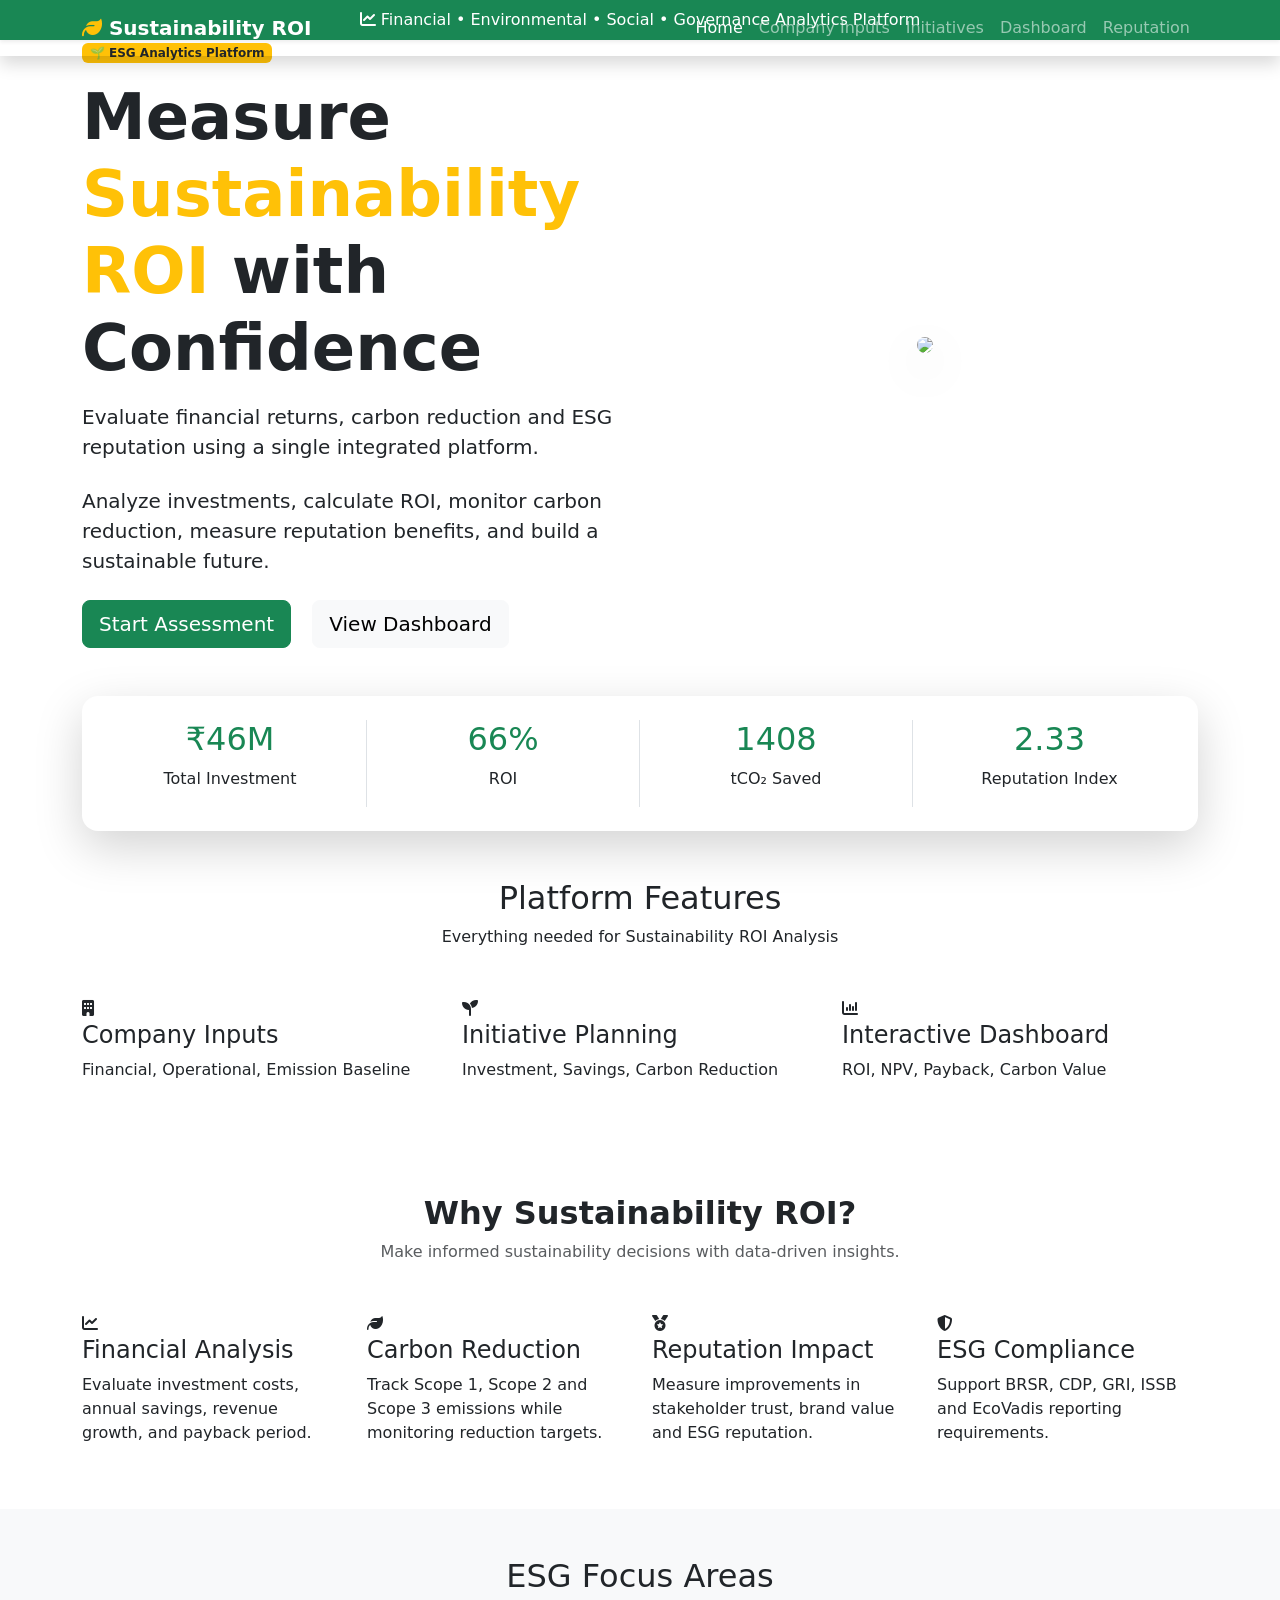
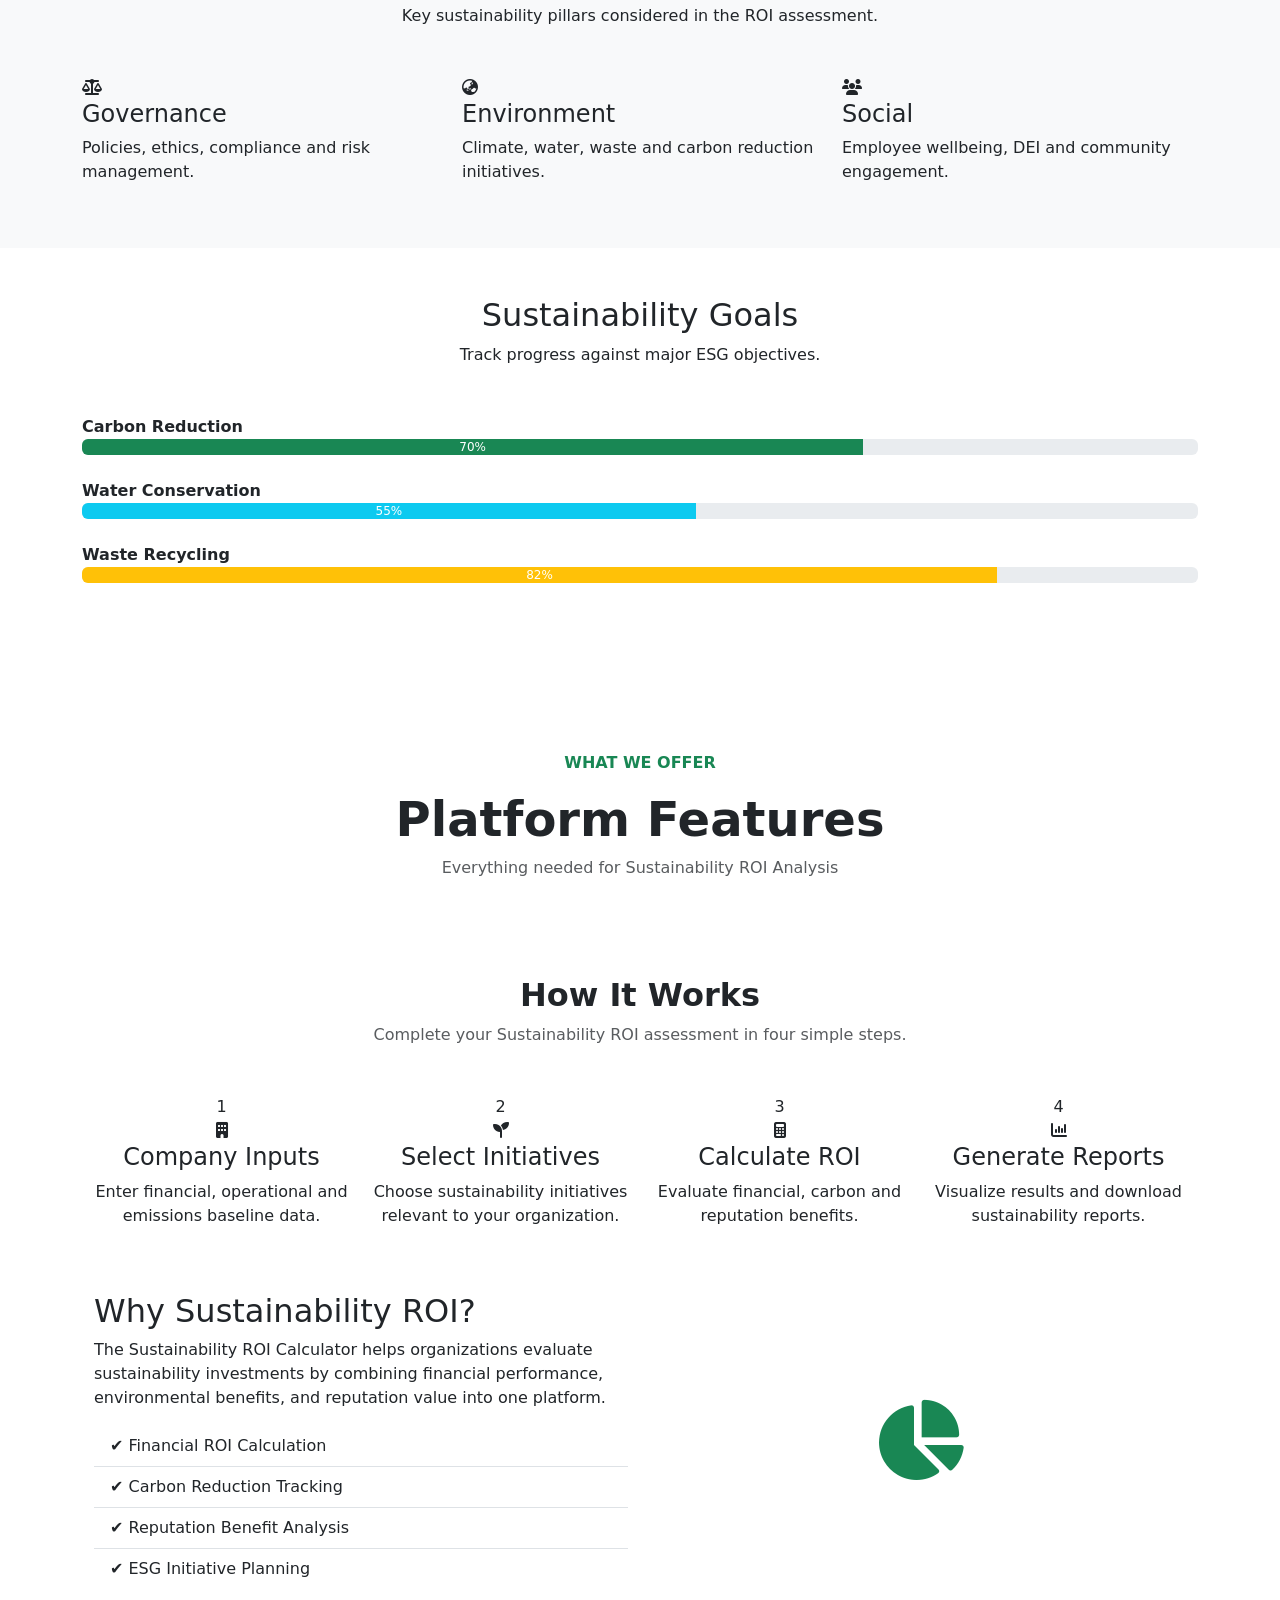
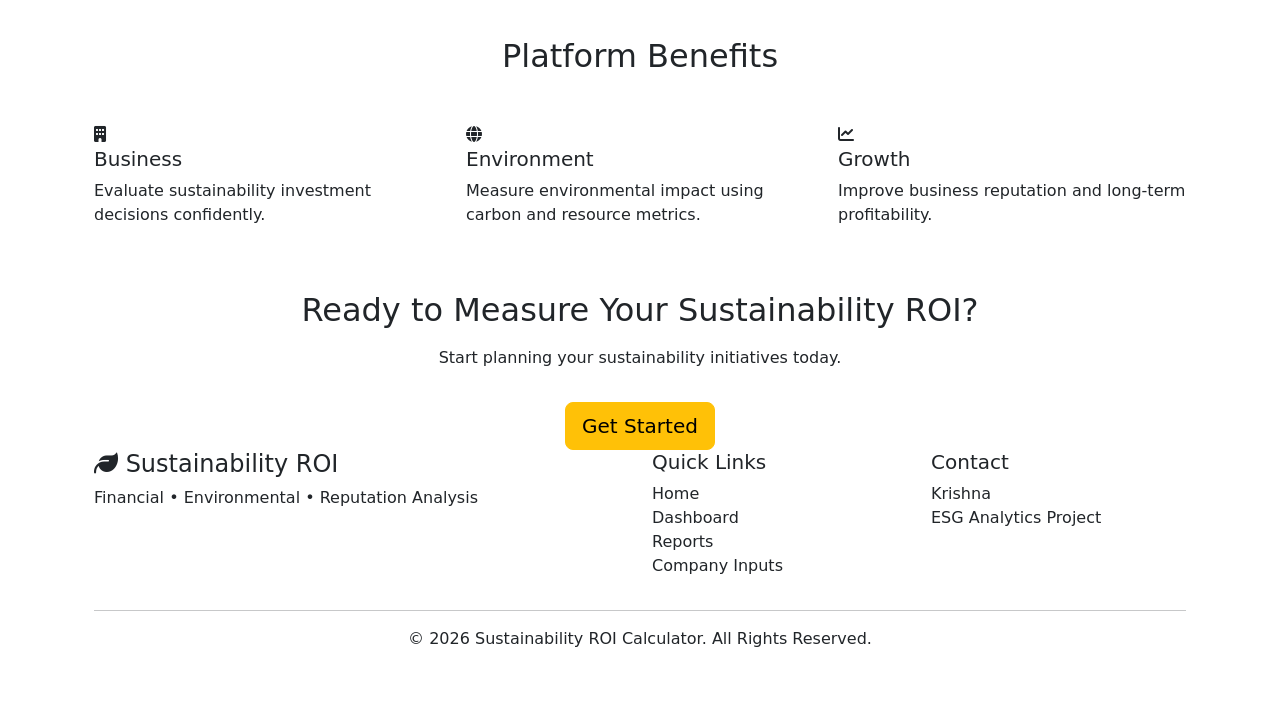
==== index.html @ 4db9c5e8 "Enhance index.html with new top banner and hero text Added a top banner for ESG Analytics Platform a" ====
<!DOCTYPE html>
<html lang="en">

<head>

    <meta charset="UTF-8">

    <meta name="viewport"
          content="width=device-width, initial-scale=1.0">

    <title>Sustainability ROI Calculator</title>

    <!-- Bootstrap -->

    <link href="https://cdn.jsdelivr.net/npm/bootstrap@5.3.3/dist/css/bootstrap.min.css"
          rel="stylesheet">

    <!-- Font Awesome -->

    <link rel="stylesheet"
          href="https://cdnjs.cloudflare.com/ajax/libs/font-awesome/6.5.2/css/all.min.css">

    <link rel="stylesheet"
          href="style.css">

</head>

<body>

<!-- ================= NAVBAR ================= -->

<nav class="navbar navbar-expand-lg navbar-dark shadow fixed-top">

<div class="container">

<a class="navbar-brand fw-bold" href="#">

<i class="fa-solid fa-leaf text-warning"></i>

Sustainability ROI

</a>

<button class="navbar-toggler"
type="button"
data-bs-toggle="collapse"
data-bs-target="#menu">

<span class="navbar-toggler-icon"></span>

</button>

<div class="collapse navbar-collapse"
id="menu">

<ul class="navbar-nav ms-auto">

<li class="nav-item">
<a class="nav-link active" href="index.html">Home</a>
</li>

<li class="nav-item">
<a class="nav-link" href="company-inputs.html">Company Inputs</a>
</li>

<li class="nav-item">
<a class="nav-link" href="initiative-planning.html">Initiatives</a>
</li>

<li class="nav-item">
<a class="nav-link" href="dashboard.html">Dashboard</a>
</li>

<li class="nav-item">
<a class="nav-link" href="reputation.html">Reputation</a>
</li>

</ul>
</div>

</div>

</nav>

<!-- Top Banner -->

<div class="bg-success text-white py-2 shadow-sm">

<div class="container text-center">

<i class="fa-solid fa-chart-line"></i>

Financial • Environmental • Social • Governance Analytics Platform

</div>

</div>

<!-- HERO -->

<section class="hero">

<div class="container">

<div class="row align-items-center">

<div class="col-lg-6">

<span class="badge bg-warning text-dark mb-3">

🌱 ESG Analytics Platform

</span>

<h1 class="display-3 fw-bold">

Measure

<span class="text-warning">

Sustainability ROI

</span>

with Confidence

</h1>

<p class="lead mt-3">

Evaluate financial returns, carbon reduction and ESG reputation using a single integrated platform.

</p>
<p class="lead mt-4">

Analyze investments, calculate ROI, monitor carbon reduction,
measure reputation benefits, and build a sustainable future.

</p>

<div class="mt-4">

<a href="#" class="btn btn-success btn-lg me-3">

Start Assessment

</a>

<a href="#" class="btn btn-light btn-lg">

View Dashboard

</a>

</div>

</div>

<div class="col-lg-6 text-center">

<img src="https://images.unsplash.com/photo-1497436072909-60f360e1d4b1?w=900"

class="img-fluid rounded-4 shadow-lg">

</div>

</div>

</div>

</section>

<!-- ================= KPI ================= -->

<section class="container mt-5">

<div class="card shadow-lg border-0 rounded-4 p-4">

<div class="row text-center">

<div class="col-md-3 border-end">

<h2 class="text-success">₹46M</h2>

<p>Total Investment</p>

</div>

<div class="col-md-3 border-end">

<h2 class="text-success">66%</h2>

<p>ROI</p>

</div>

<div class="col-md-3 border-end">

<h2 class="text-success">1408</h2>

<p>tCO₂ Saved</p>

</div>

<div class="col-md-3">

<h2 class="text-success">2.33</h2>

<p>Reputation Index</p>

</div>

</div>

</div>

</section>

<!-- ================= FEATURES ================= -->

<section class="container py-5">

<div class="text-center mb-5">

<h2>

Platform Features

</h2>

<p>

Everything needed for Sustainability ROI Analysis

</p>

</div>

<div class="row g-4">

<div class="col-lg-4">

<div class="feature-card">

<i class="fa-solid fa-building"></i>

<h4>

Company Inputs

</h4>

<p>

Financial,
Operational,
Emission Baseline

</p>

</div>

</div>

<div class="col-lg-4">

<div class="feature-card">

<i class="fa-solid fa-seedling"></i>

<h4>

Initiative Planning

</h4>

<p>

Investment,
Savings,
Carbon Reduction

</p>

</div>

</div>

<div class="col-lg-4">

<div class="feature-card">

<i class="fa-solid fa-chart-column"></i>

<h4>

Interactive Dashboard

</h4>

<p>

ROI,
NPV,
Payback,
Carbon Value

</p>

</div>

</div>

</div>

</section>


<!-- ================= WHY SUSTAINABILITY ROI ================= -->

<section class="py-5" id="why-roi">

<div class="container">

<div class="text-center mb-5">

<h2 class="fw-bold">Why Sustainability ROI?</h2>

<p class="text-muted">

Make informed sustainability decisions with data-driven insights.

</p>

</div>

<div class="row g-4">

<div class="col-lg-3 col-md-6">

<div class="why-card">

<i class="fa-solid fa-chart-line"></i>

<h4>Financial Analysis</h4>

<p>

Evaluate investment costs, annual savings, revenue growth,
and payback period.

</p>

</div>

</div>

<div class="col-lg-3 col-md-6">

<div class="why-card">

<i class="fa-solid fa-leaf"></i>

<h4>Carbon Reduction</h4>

<p>

Track Scope 1, Scope 2 and Scope 3 emissions while
monitoring reduction targets.

</p>

</div>

</div>

<div class="col-lg-3 col-md-6">

<div class="why-card">

<i class="fa-solid fa-medal"></i>

<h4>Reputation Impact</h4>

<p>

Measure improvements in stakeholder trust,
brand value and ESG reputation.

</p>

</div>

</div>

<div class="col-lg-3 col-md-6">

<div class="why-card">

<i class="fa-solid fa-shield-halved"></i>

<h4>ESG Compliance</h4>

<p>

Support BRSR, CDP, GRI, ISSB and EcoVadis
reporting requirements.

</p>

</div>

</div>

</div>

</div>

</section>

<!-- ================= ESG PILLARS ================= -->

<section class="py-5 bg-light">

<div class="container">

<div class="text-center mb-5">

<h2>ESG Focus Areas</h2>

<p>Key sustainability pillars considered in the ROI assessment.</p>

</div>

<div class="row g-4">

<div class="col-md-4">
<div class="pillar-card">
<i class="fa-solid fa-scale-balanced"></i>
<h4>Governance</h4>
<p>Policies, ethics, compliance and risk management.</p>
</div>
</div>

<div class="col-md-4">
<div class="pillar-card">
<i class="fa-solid fa-earth-asia"></i>
<h4>Environment</h4>
<p>Climate, water, waste and carbon reduction initiatives.</p>
</div>
</div>

<div class="col-md-4">
<div class="pillar-card">
<i class="fa-solid fa-users"></i>
<h4>Social</h4>
<p>Employee wellbeing, DEI and community engagement.</p>
</div>
</div>

</div>

</div>

</section>

<!-- ================= GOALS ================= -->

<section class="container py-5">

<div class="text-center mb-5">

<h2>Sustainability Goals</h2>

<p>Track progress against major ESG objectives.</p>

</div>

<div class="mb-4">

<label class="fw-bold">Carbon Reduction</label>

<div class="progress">

<div class="progress-bar bg-success"
style="width:70%">

70%

</div>

</div>

</div>

<div class="mb-4">

<label class="fw-bold">Water Conservation</label>

<div class="progress">

<div class="progress-bar bg-info"
style="width:55%">

55%

</div>

</div>

</div>

<div class="mb-4">

<label class="fw-bold">Waste Recycling</label>

<div class="progress">

<div class="progress-bar bg-warning"
style="width:82%">

82%

</div>

</div>

</div>

</section>


<!-- ================= FEATURED INITIATIVES ================= -->

<section class="container py-5 mt-5">

<div class="text-center mb-5">

<p class="text-success fw-bold text-uppercase">
What We Offer
</p>

<h2 class="display-5 fw-bold">
Platform Features
</h2>

<p class="text-muted">
Everything needed for Sustainability ROI Analysis
</p>

</div>


<!-- ================= HOW IT WORKS ================= -->

<section class="py-5" id="workflow">

<div class="container">

<div class="text-center mb-5">

<h2 class="fw-bold">How It Works</h2>

<p class="text-muted">

Complete your Sustainability ROI assessment in four simple steps.

</p>

</div>

<div class="row text-center">

<div class="col-lg-3 col-md-6">

<div class="step-card">

<div class="step-number">

1

</div>

<i class="fa-solid fa-building"></i>

<h4>Company Inputs</h4>

<p>

Enter financial, operational and emissions baseline data.

</p>

</div>

</div>

<div class="col-lg-3 col-md-6">

<div class="step-card">

<div class="step-number">

2

</div>

<i class="fa-solid fa-seedling"></i>

<h4>Select Initiatives</h4>

<p>

Choose sustainability initiatives relevant to your organization.

</p>

</div>

</div>

<div class="col-lg-3 col-md-6">

<div class="step-card">

<div class="step-number">

3

</div>

<i class="fa-solid fa-calculator"></i>

<h4>Calculate ROI</h4>

<p>

Evaluate financial, carbon and reputation benefits.

</p>

</div>

</div>

<div class="col-lg-3 col-md-6">

<div class="step-card">

<div class="step-number">

4

</div>

<i class="fa-solid fa-chart-column"></i>

<h4>Generate Reports</h4>

<p>

Visualize results and download sustainability reports.

</p>

</div>

</div>

</div>

</div>

</section>

<!-- ================= ABOUT ================= -->

<section class="about-section">

<div class="container">

<div class="row align-items-center">

<div class="col-lg-6">

<h2>Why Sustainability ROI?</h2>

<p>

The Sustainability ROI Calculator helps organizations
evaluate sustainability investments by combining
financial performance, environmental benefits,
and reputation value into one platform.

</p>

<ul class="list-group list-group-flush">

<li class="list-group-item">✔ Financial ROI Calculation</li>

<li class="list-group-item">✔ Carbon Reduction Tracking</li>

<li class="list-group-item">✔ Reputation Benefit Analysis</li>

<li class="list-group-item">✔ ESG Initiative Planning</li>

</ul>

</div>

<div class="col-lg-6 text-center">

<i class="fa-solid fa-chart-pie display-1 text-success"></i>

</div>

</div>

</div>

</section>

<!-- ================= TESTIMONIAL ================= -->

<section class="container py-5">

<div class="text-center mb-5">

<h2>Platform Benefits</h2>

</div>

<div class="row">

<div class="col-md-4">

<div class="testimonial">

<i class="fa-solid fa-building"></i>

<h5>Business</h5>

<p>

Evaluate sustainability investment decisions confidently.

</p>

</div>

</div>

<div class="col-md-4">

<div class="testimonial">

<i class="fa-solid fa-globe"></i>

<h5>Environment</h5>

<p>

Measure environmental impact using carbon and resource metrics.

</p>

</div>

</div>

<div class="col-md-4">

<div class="testimonial">

<i class="fa-solid fa-chart-line"></i>

<h5>Growth</h5>

<p>

Improve business reputation and long-term profitability.

</p>

</div>

</div>

</div>

</section>

<!-- ================= CALL TO ACTION ================= -->

<section class="cta">

<div class="container text-center">

<h2>

Ready to Measure Your Sustainability ROI?

</h2>

<p class="mt-3">

Start planning your sustainability initiatives today.

</p>

<button class="btn btn-warning btn-lg mt-3"
onclick="startProject()">

Get Started

</button>

</div>

</section>

<!-- ================= FOOTER ================= -->

<footer>

<div class="container">

<div class="row">

<div class="col-md-6">

<h4>

<i class="fa-solid fa-leaf"></i>

Sustainability ROI

</h4>

<p>

Financial • Environmental • Reputation Analysis

</p>

</div>

<div class="col-md-3">

<h5>Quick Links</h5>

<ul class="list-unstyled">

<li>Home</li>

<li>Dashboard</li>

<li>Reports</li>

<li>Company Inputs</li>

</ul>

</div>

<div class="col-md-3">

<h5>Contact</h5>

<p>

Krishna<br>

ESG Analytics Project

</p>

</div>

</div>

<hr>

<p class="text-center">

© 2026 Sustainability ROI Calculator. All Rights Reserved.

</p>

</div>

</footer>

<!-- Bootstrap JS -->

<script src="https://cdn.jsdelivr.net/npm/bootstrap@5.3.3/dist/js/bootstrap.bundle.min.js"></script>

<script src="app.js"></script>

</body>

</html>
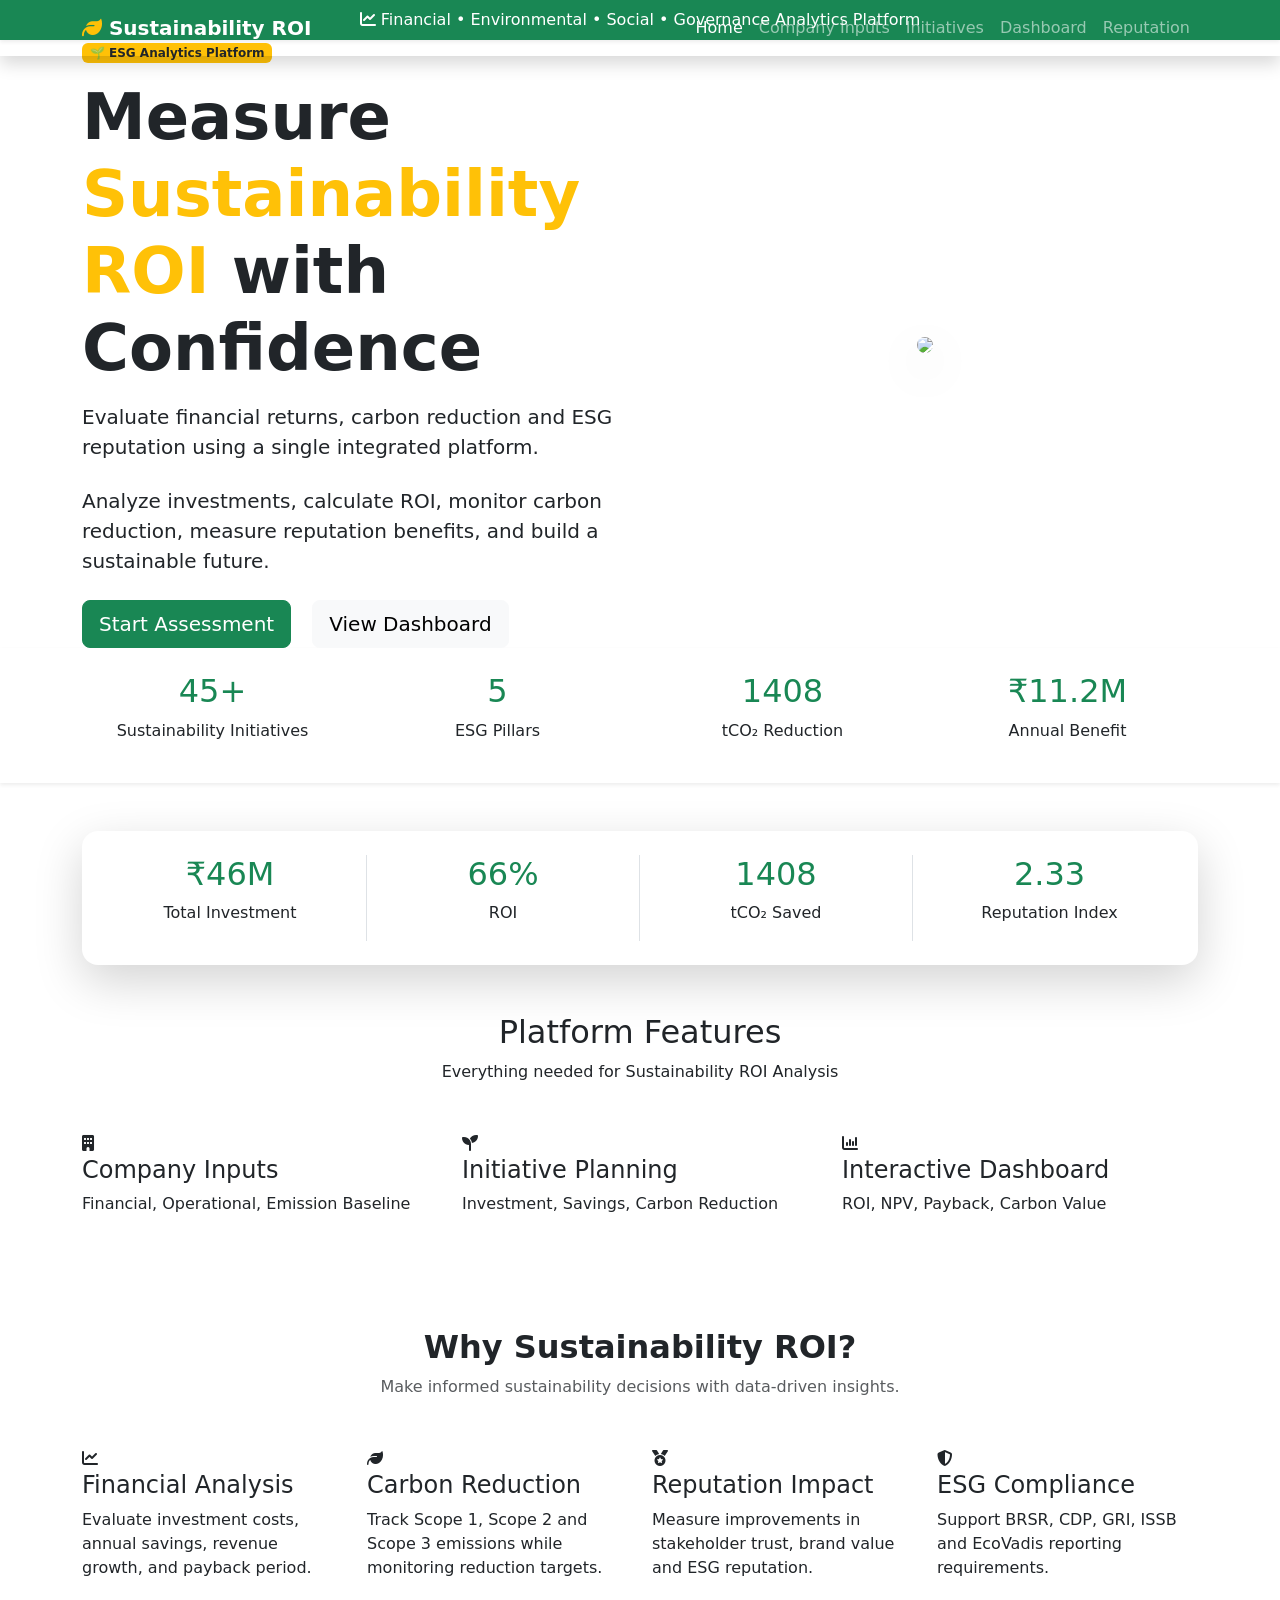
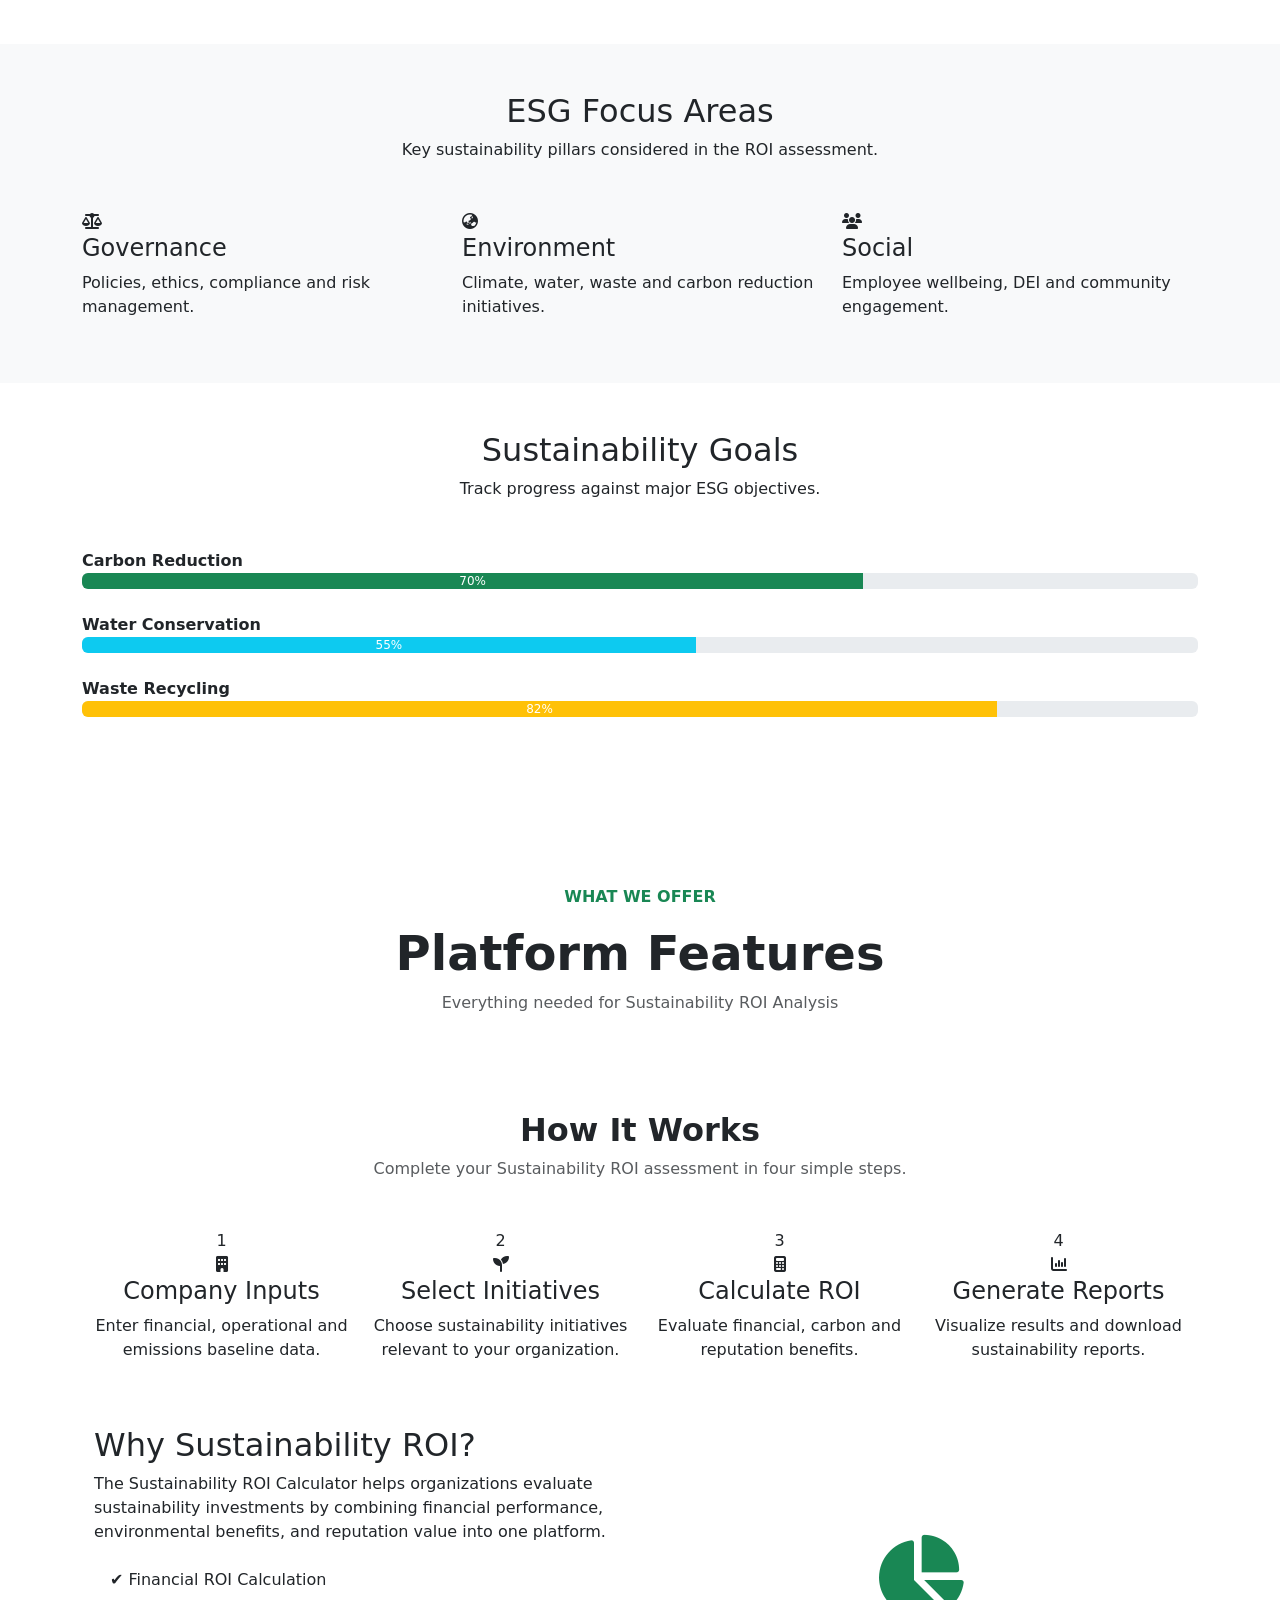
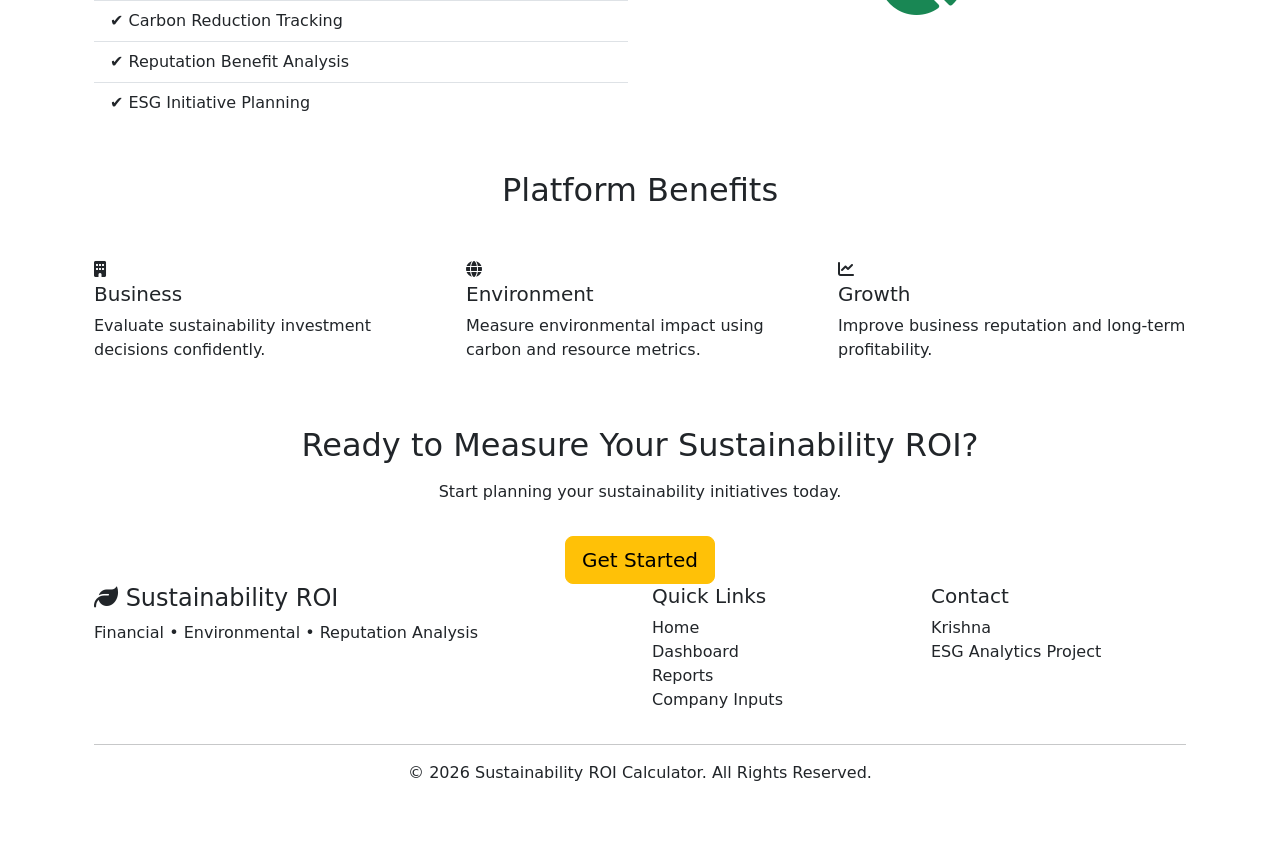
==== commit 0d831b1f: "Add sustainability metrics section to index.html Added a new section displaying sustainability metri" ====
--- a/index.html
+++ b/index.html
@@ -161,6 +161,50 @@
 <img src="https://images.unsplash.com/photo-1497436072909-60f360e1d4b1?w=900"
 
 class="img-fluid rounded-4 shadow-lg">
+
+</div>
+
+</div>
+
+</div>
+
+</section>
+
+<section class="bg-white shadow-sm py-4">
+
+<div class="container">
+
+<div class="row text-center">
+
+<div class="col-md-3">
+
+<h2 class="text-success">45+</h2>
+
+<p>Sustainability Initiatives</p>
+
+</div>
+
+<div class="col-md-3">
+
+<h2 class="text-success">5</h2>
+
+<p>ESG Pillars</p>
+
+</div>
+
+<div class="col-md-3">
+
+<h2 class="text-success">1408</h2>
+
+<p>tCO₂ Reduction</p>
+
+</div>
+
+<div class="col-md-3">
+
+<h2 class="text-success">₹11.2M</h2>
+
+<p>Annual Benefit</p>
 
 </div>
 
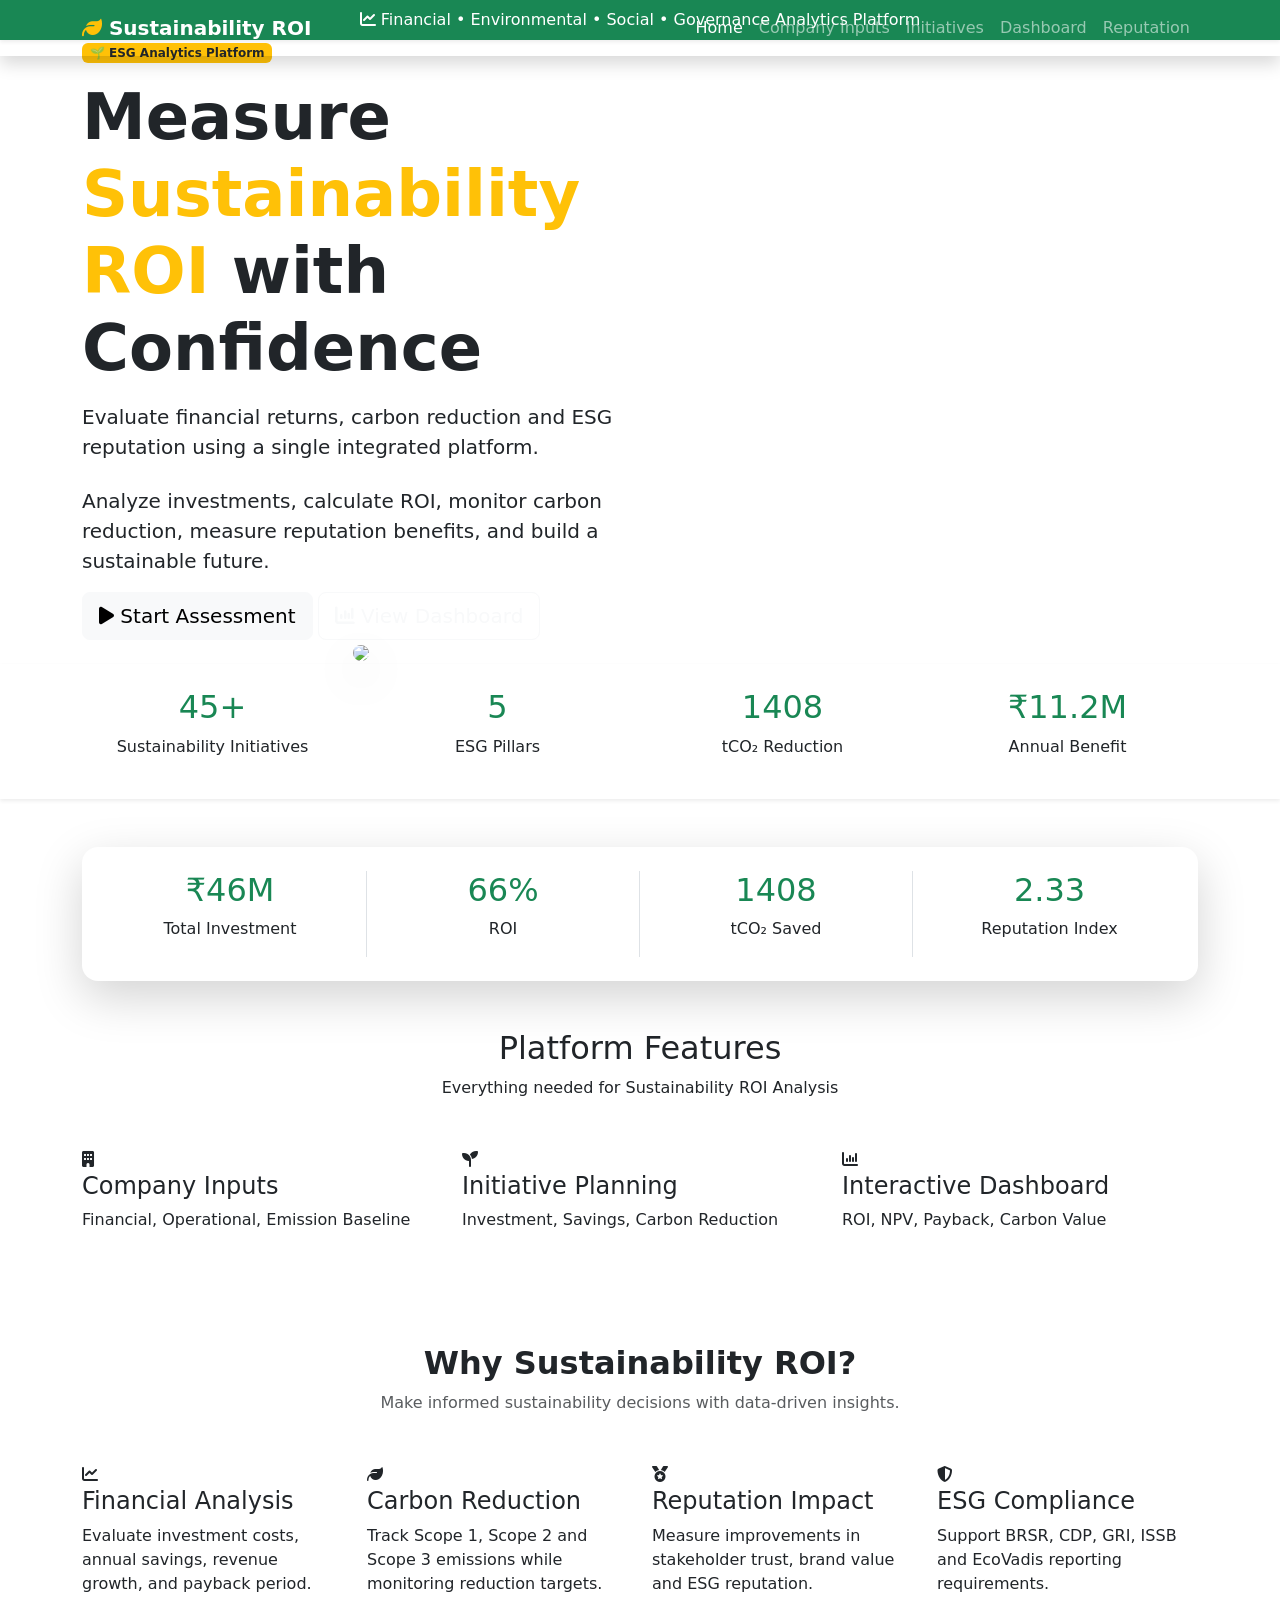
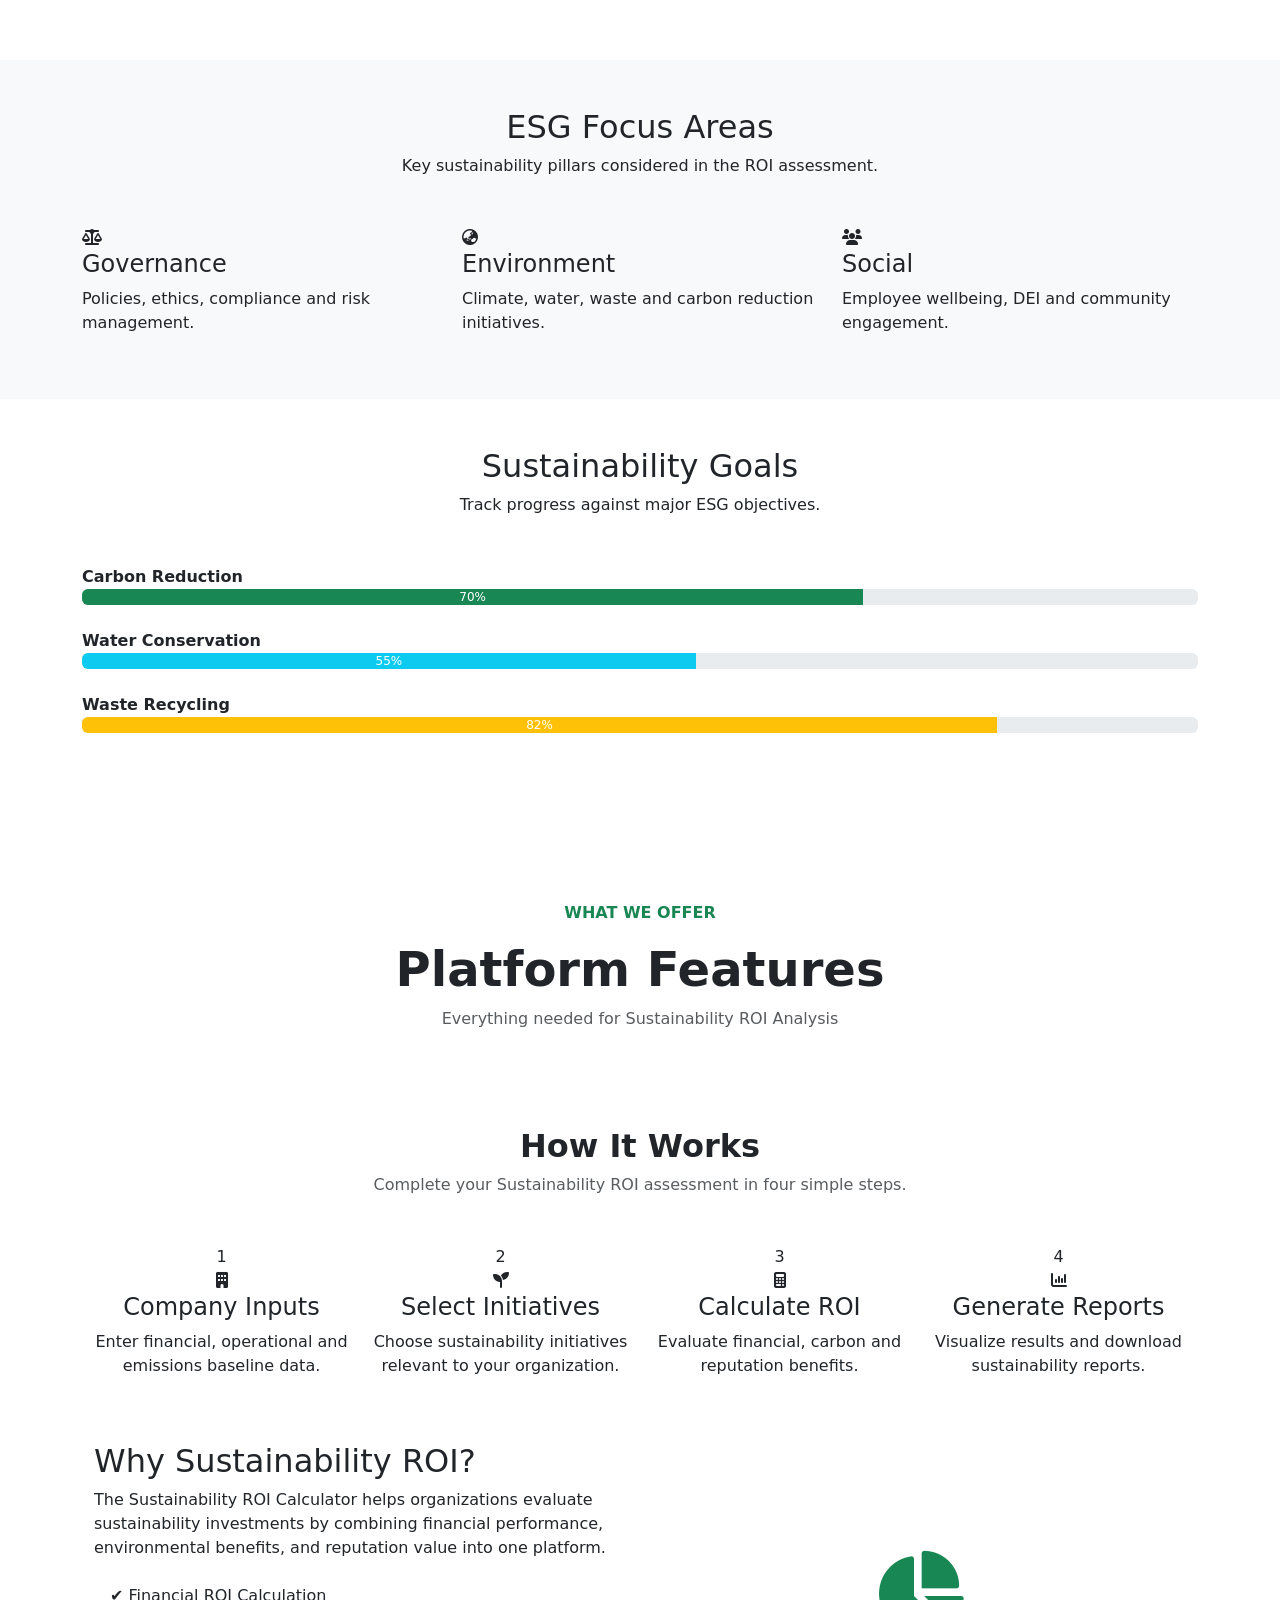
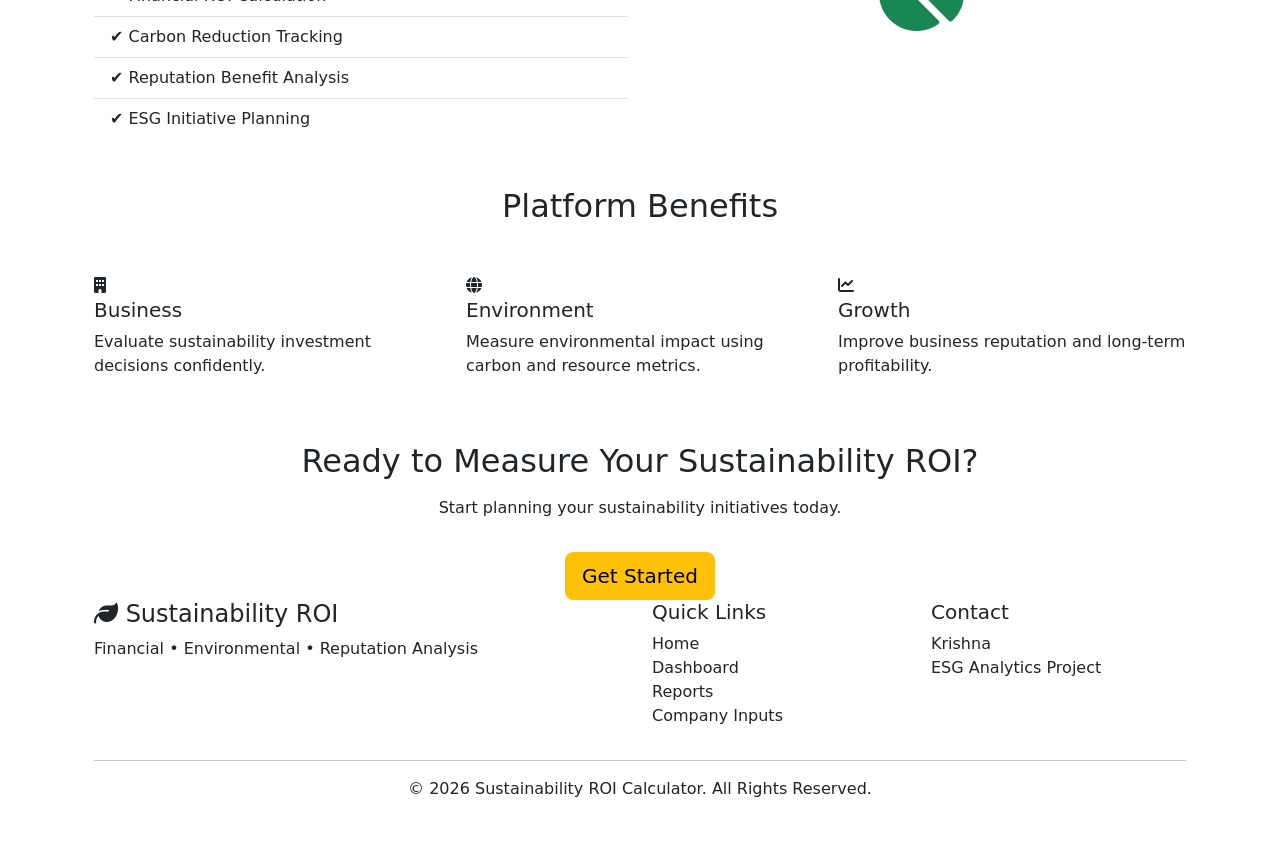
==== commit 2ce4856b: "Update navigation buttons in index.html Removed old buttons and added new buttons for assessment and" ====
--- a/index.html
+++ b/index.html
@@ -138,18 +138,14 @@
 
 </p>
 
-<div class="mt-4">
-
-<a href="#" class="btn btn-success btn-lg me-3">
-
+<a href="company-inputs.html" class="btn btn-light btn-lg">
+<i class="fa-solid fa-play"></i>
 Start Assessment
-
 </a>
 
-<a href="#" class="btn btn-light btn-lg">
-
+<a href="dashboard.html" class="btn btn-outline-light btn-lg">
+<i class="fa-solid fa-chart-column"></i>
 View Dashboard
-
 </a>
 
 </div>
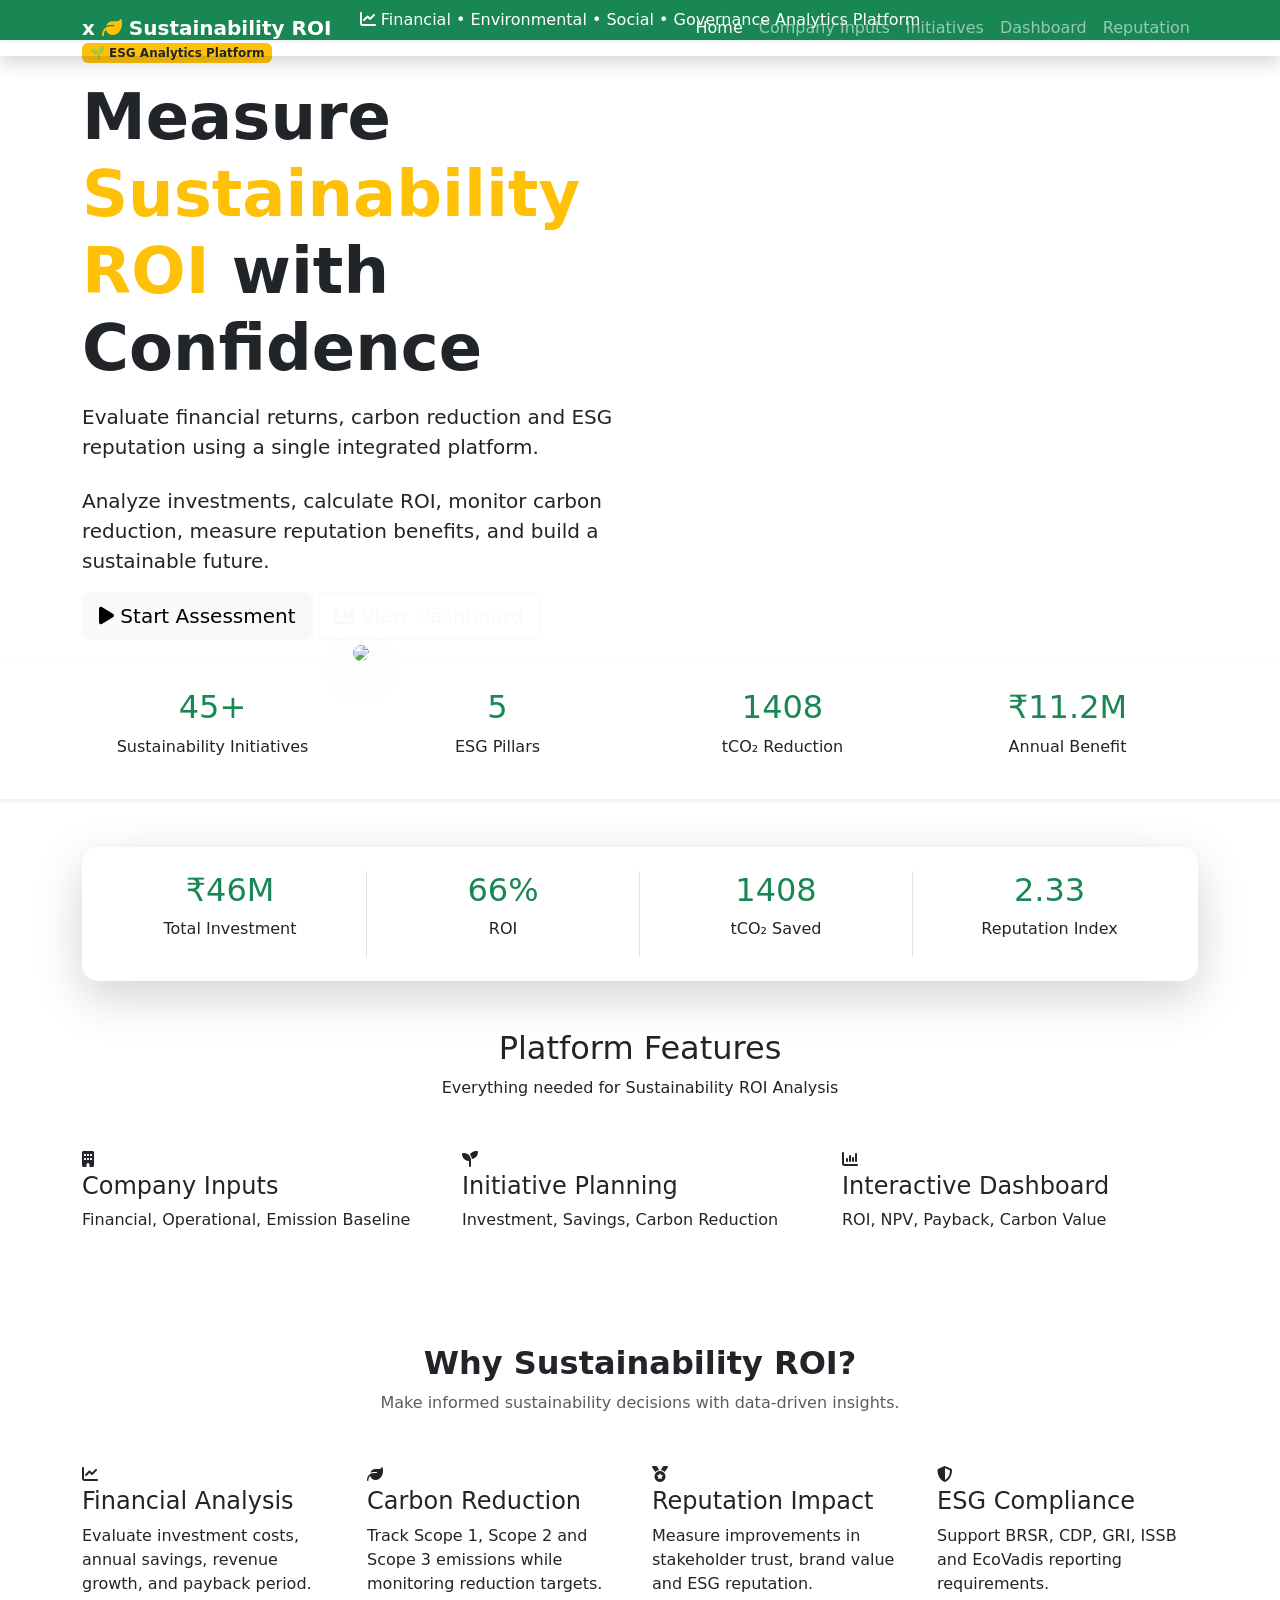
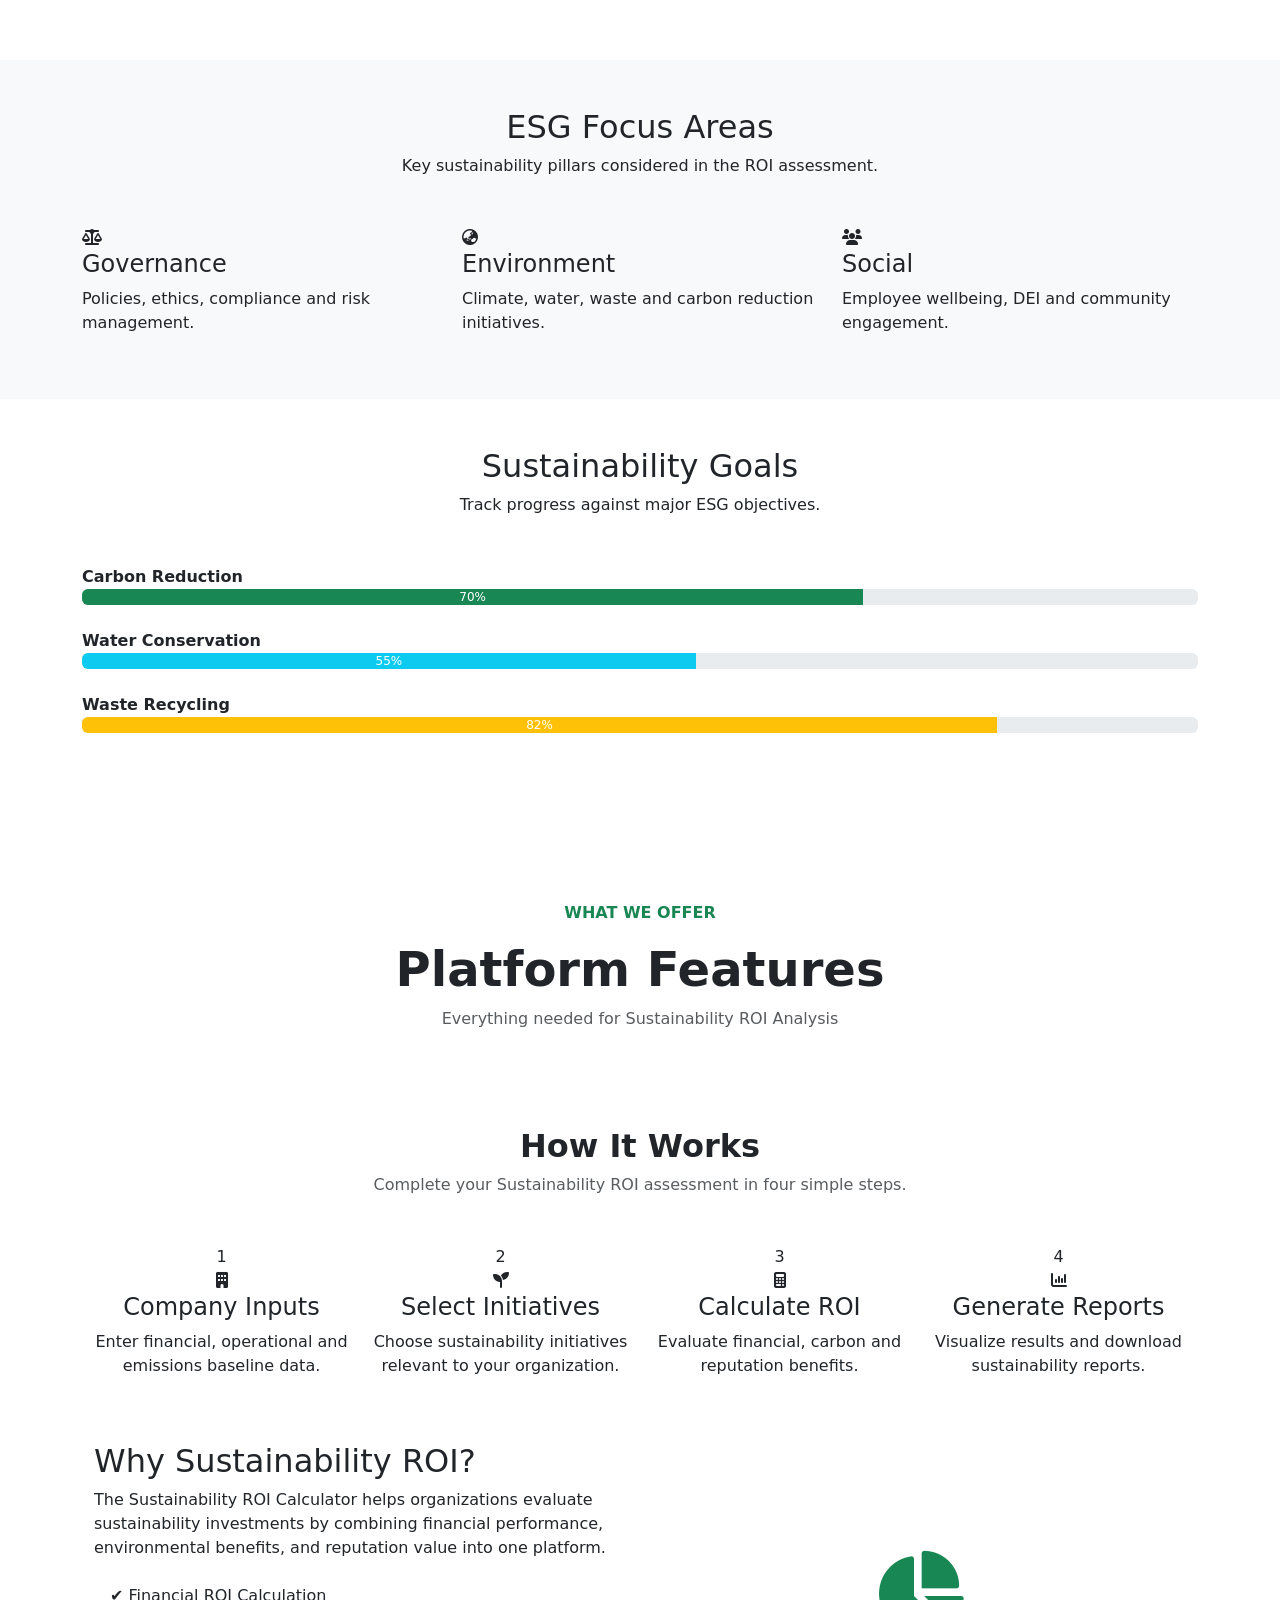
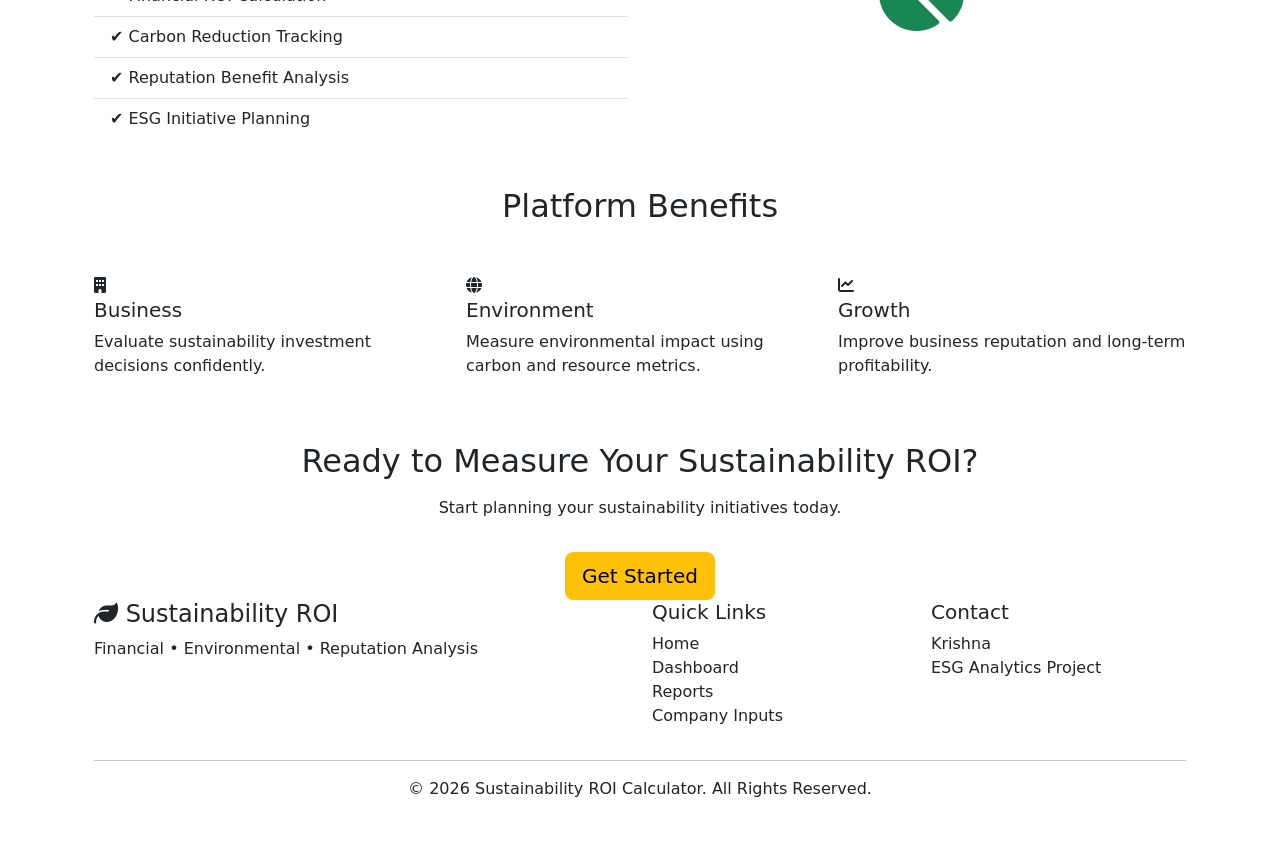
==== commit 756dfc99: "Update navbar brand link to point to index.html" ====
--- a/index.html
+++ b/index.html
@@ -33,7 +33,7 @@
 
 <div class="container">
 
-<a class="navbar-brand fw-bold" href="#">
+<a class="navbar-brand fw-bold" href="index.html">x
 
 <i class="fa-solid fa-leaf text-warning"></i>
 
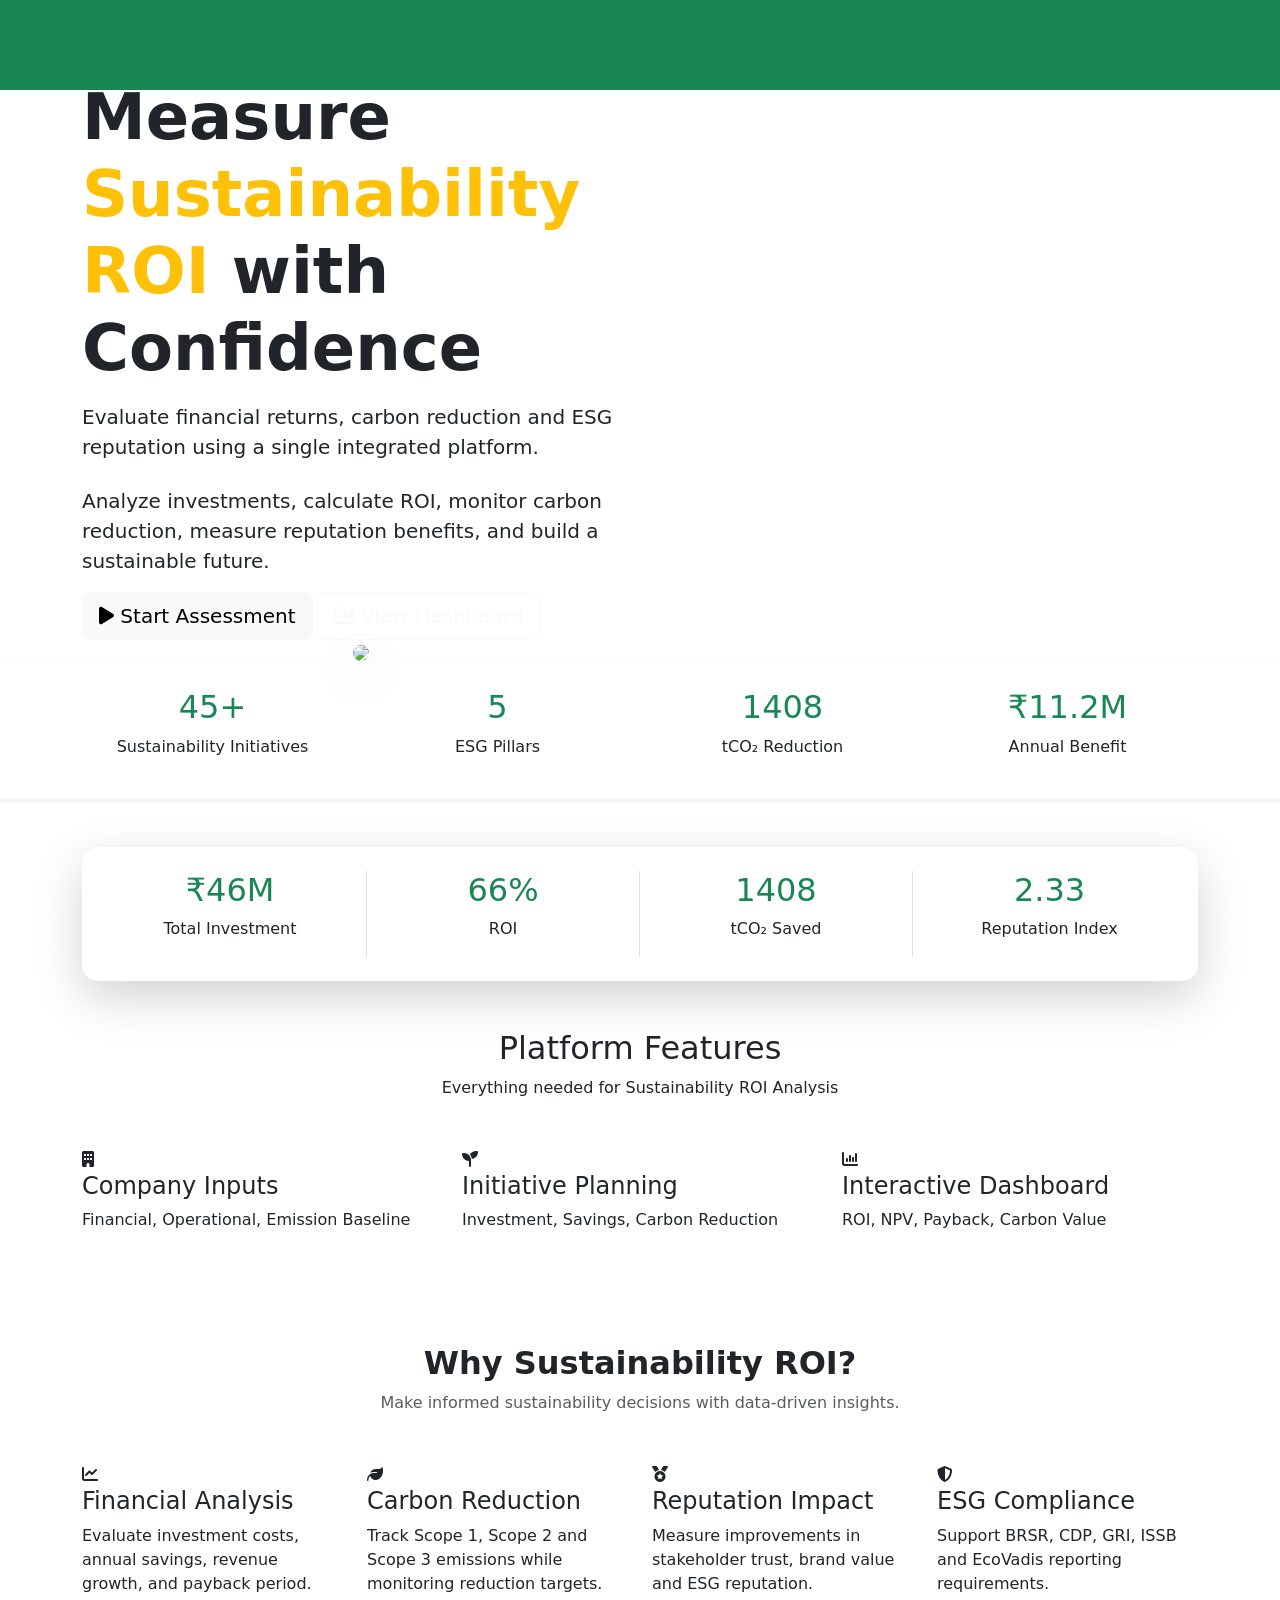
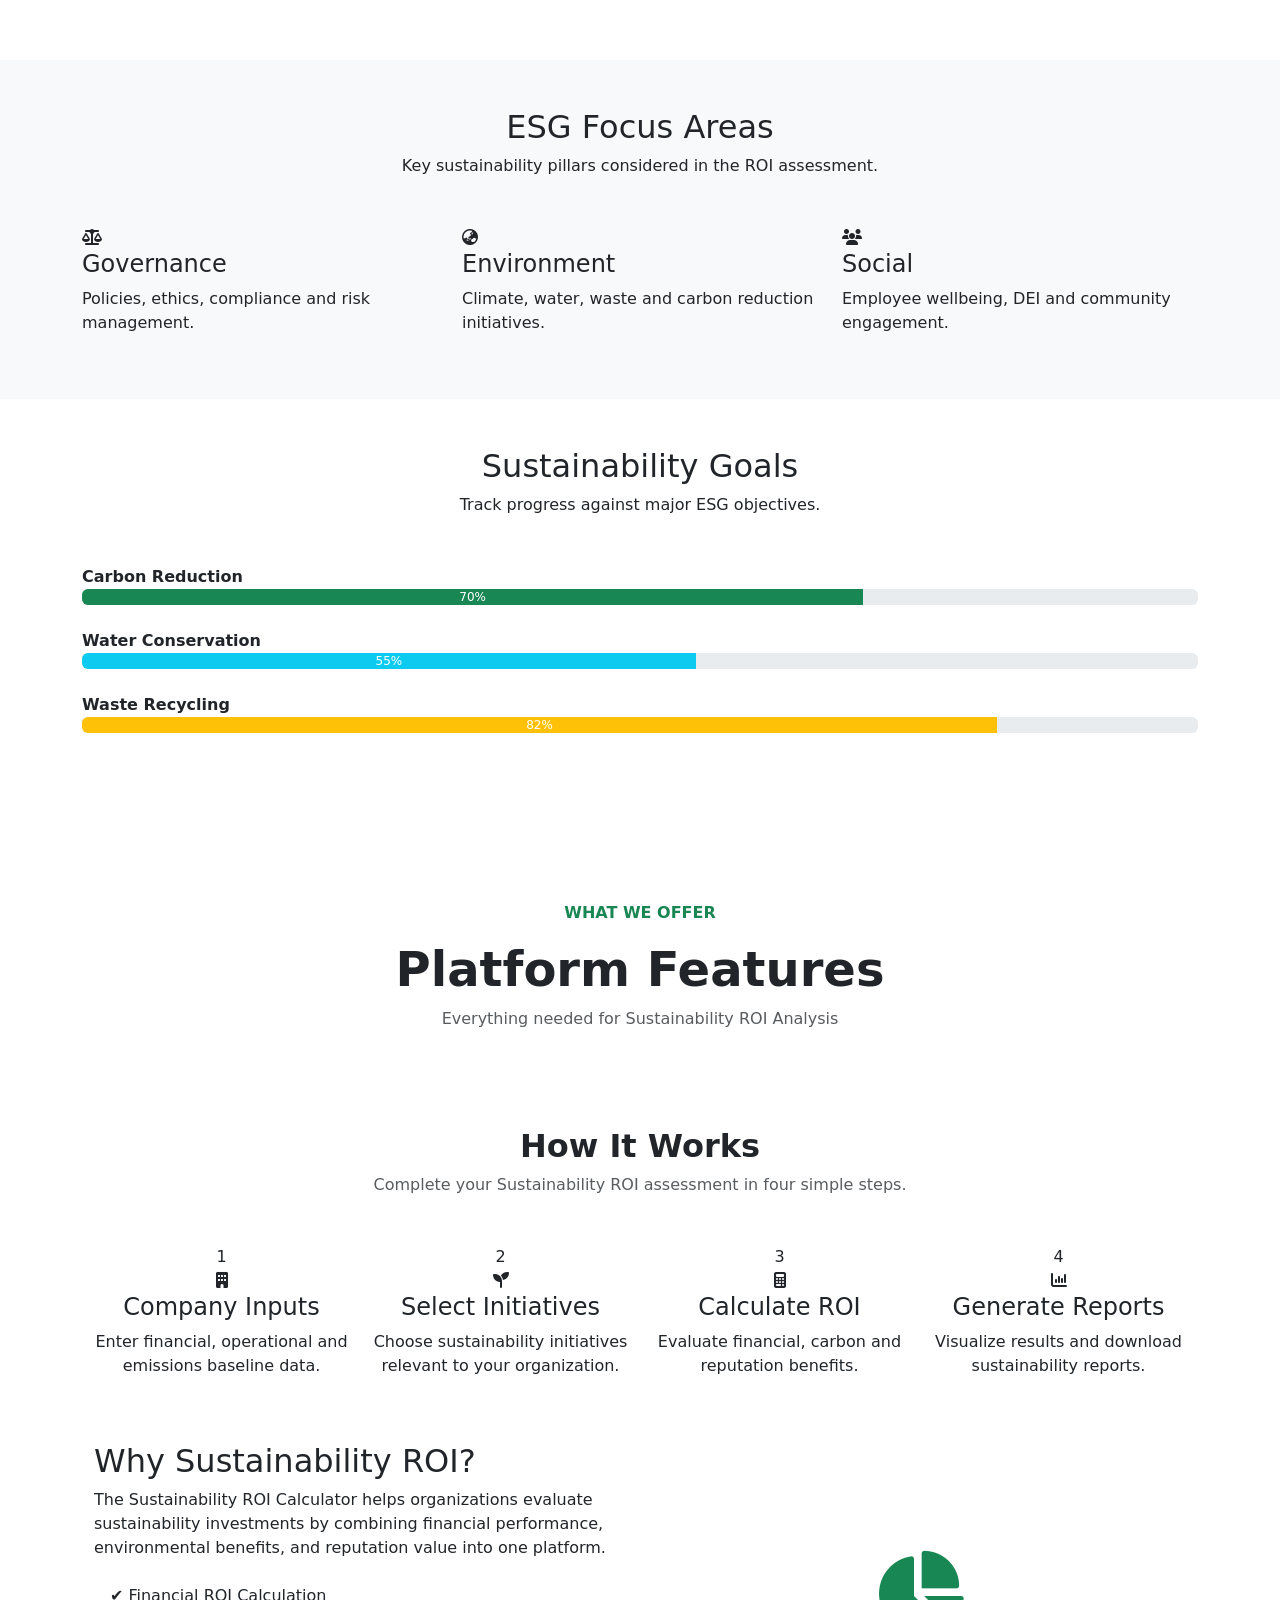
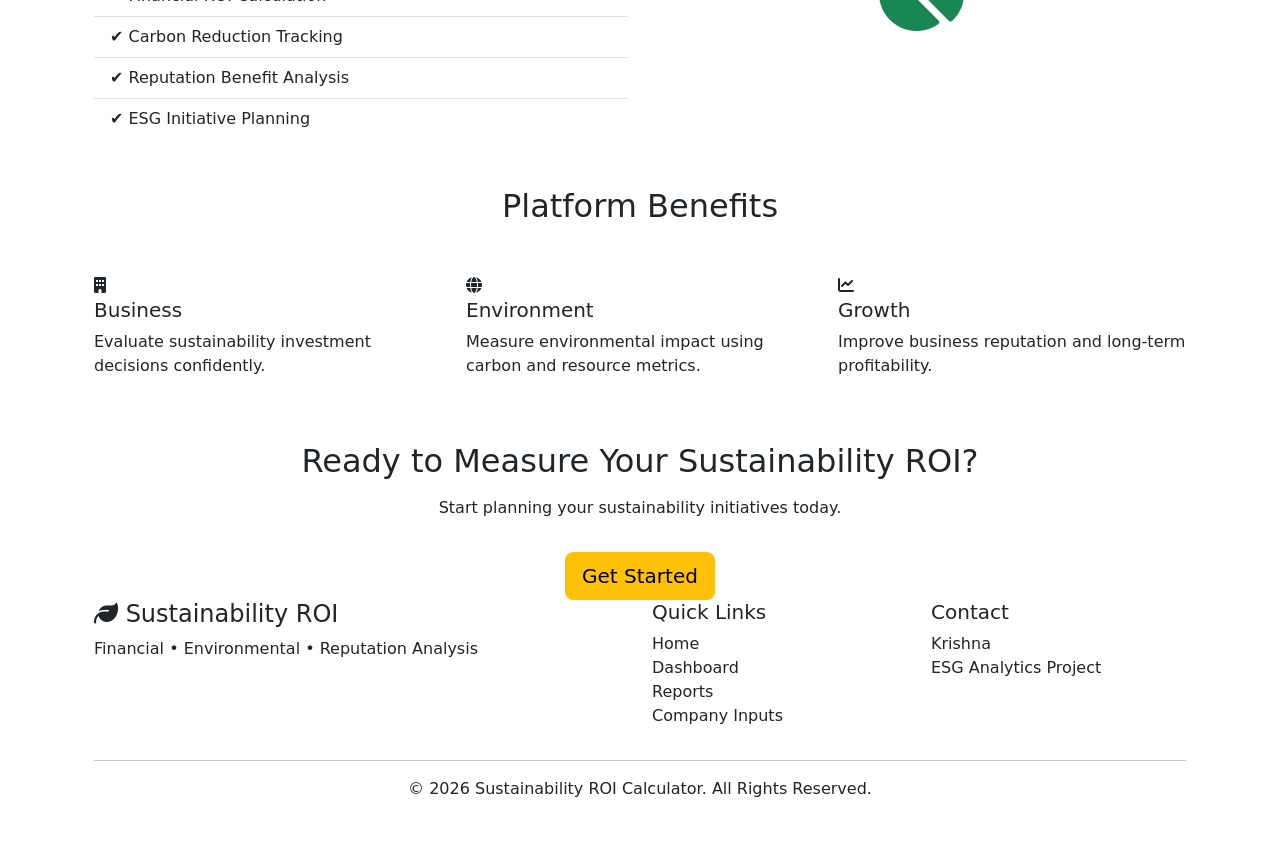
==== commit 3eff2487: "Add fixed green strip behind navbar Added a green strip behind the navbar for better visibility." ====
--- a/index.html
+++ b/index.html
@@ -940,3 +940,15 @@
 </body>
 
 </html>
+
+
+<!-- Green strip behind navbar -->
+<div style="
+position:fixed;
+top:0;
+left:0;
+width:100%;
+height:90px;
+background:#198754;
+z-index:9998;
+"></div>
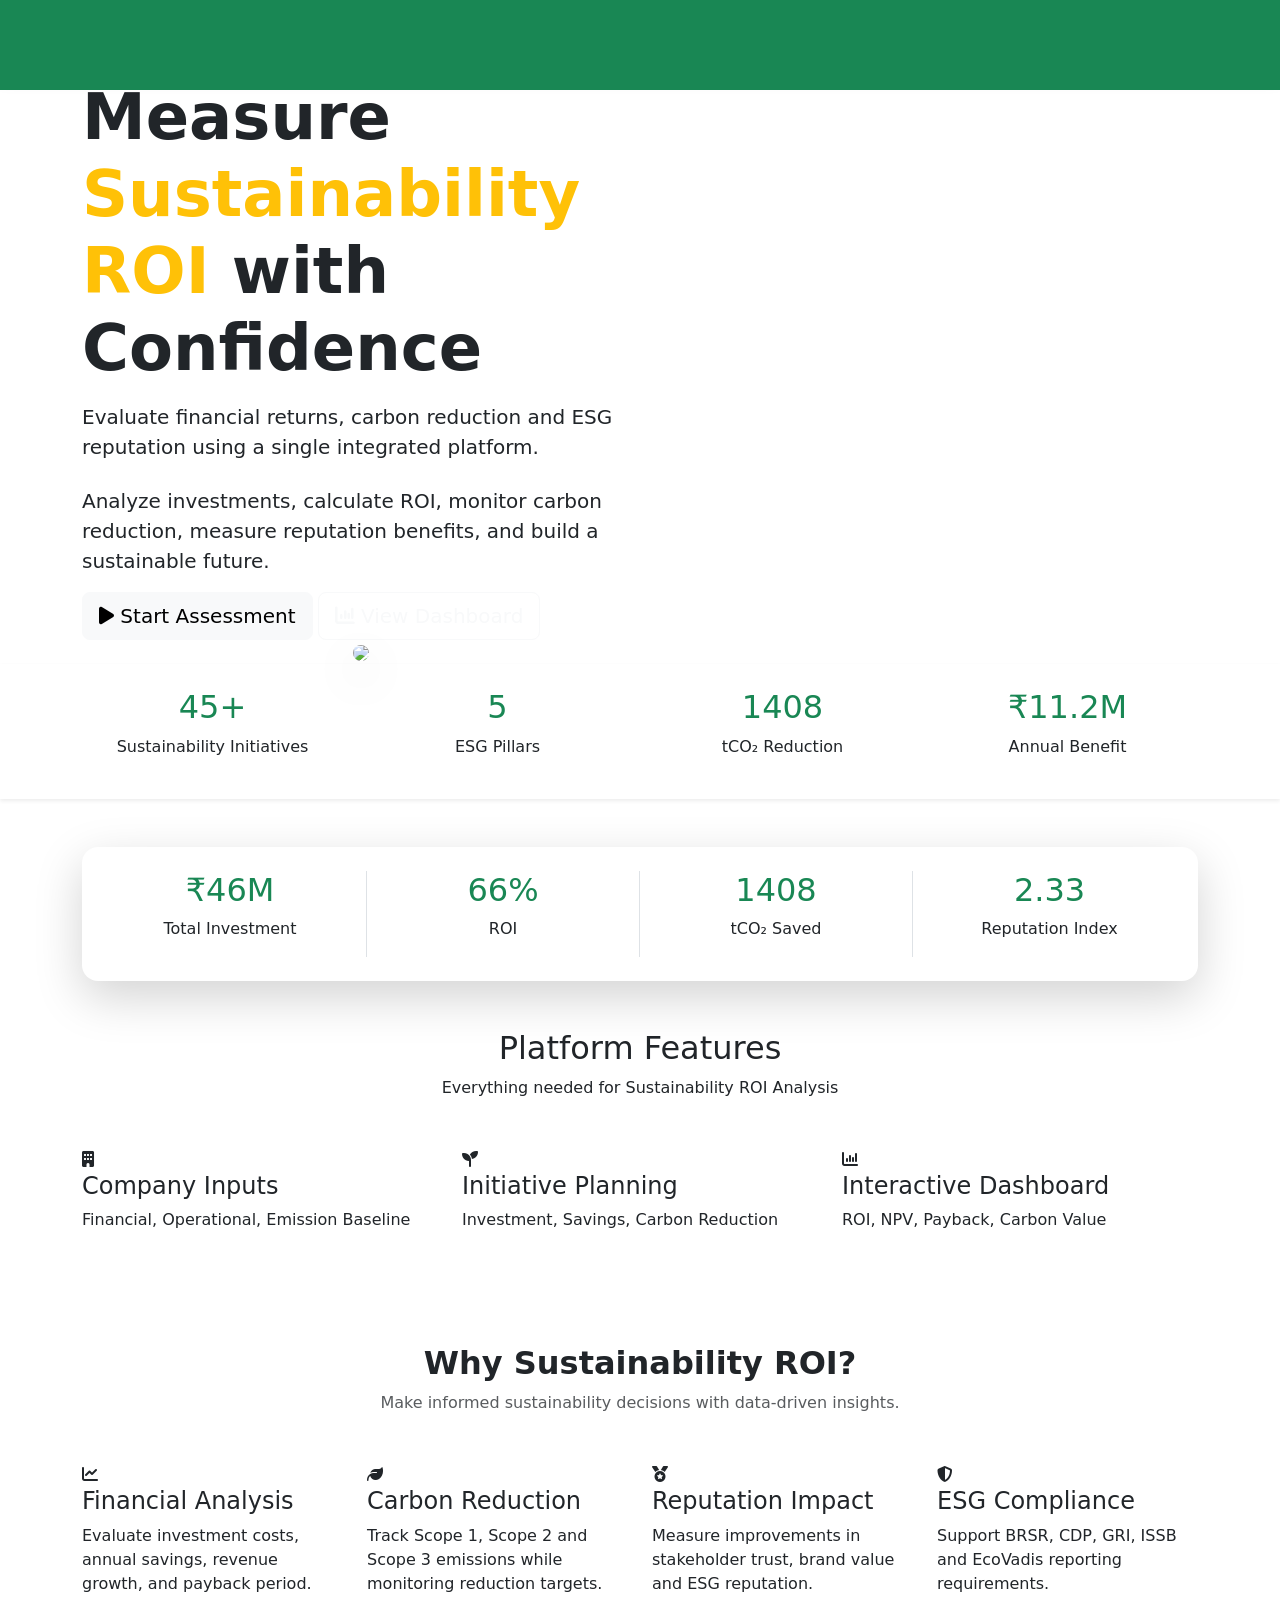
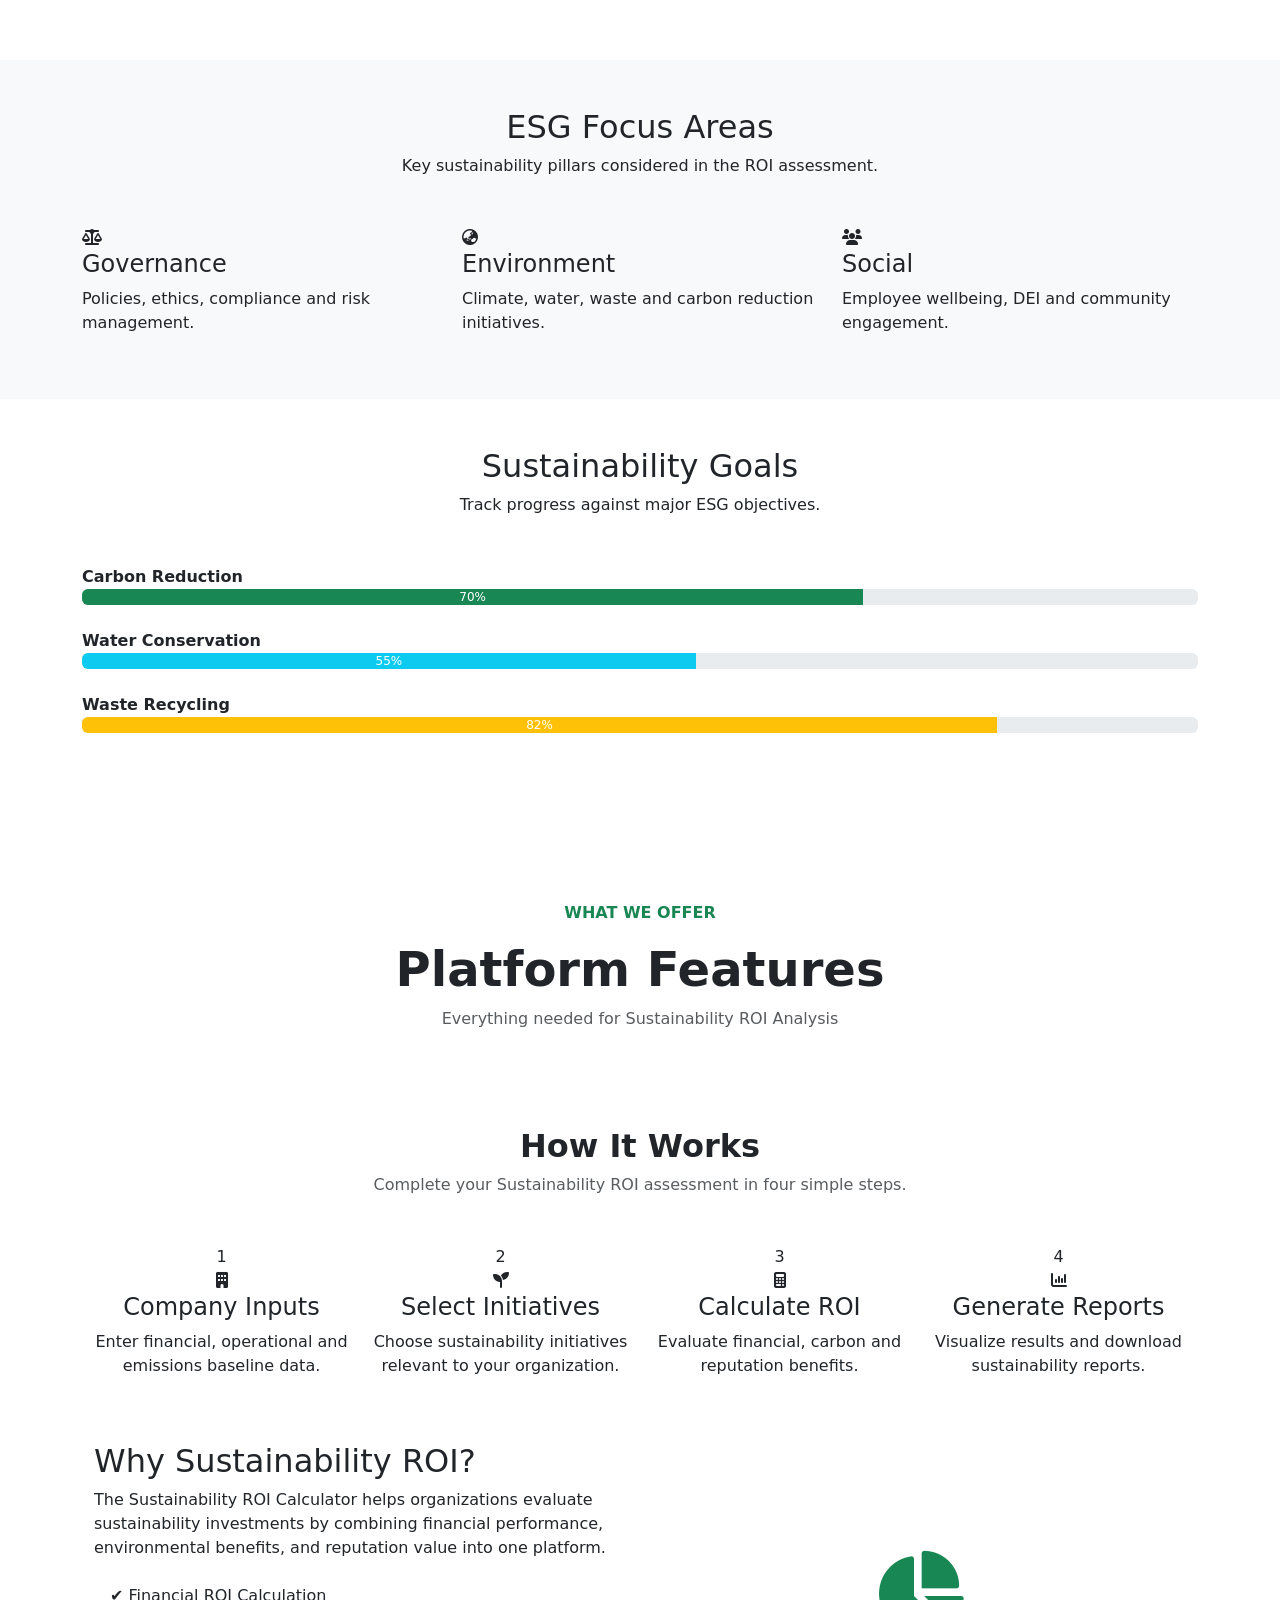
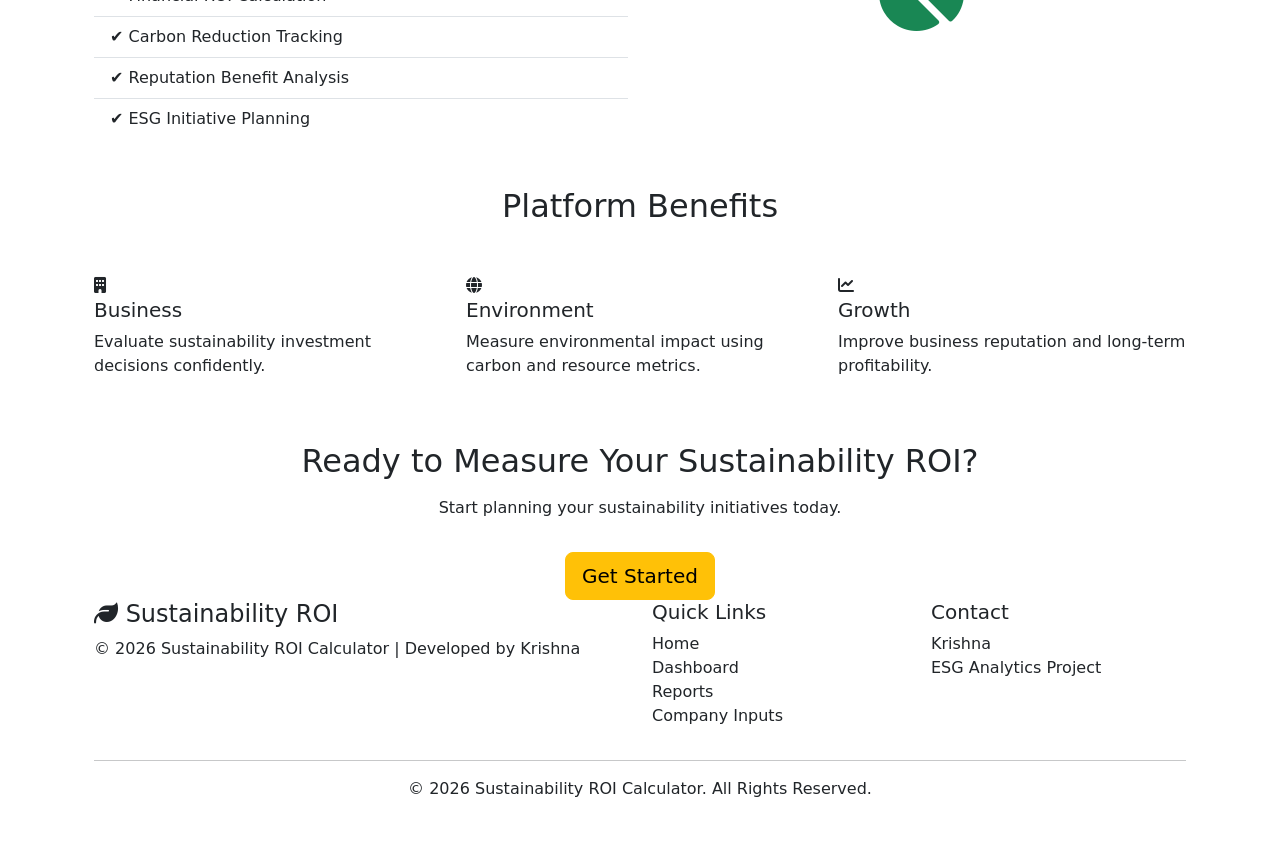
==== commit 8421e697: "Rename app.js to Script.js in index.html" ====
--- a/index.html
+++ b/index.html
@@ -935,7 +935,7 @@
 
 <script src="https://cdn.jsdelivr.net/npm/bootstrap@5.3.3/dist/js/bootstrap.bundle.min.js"></script>
 
-<script src="app.js"></script>
+<script src="Script.js"></script>
 
 </body>
 
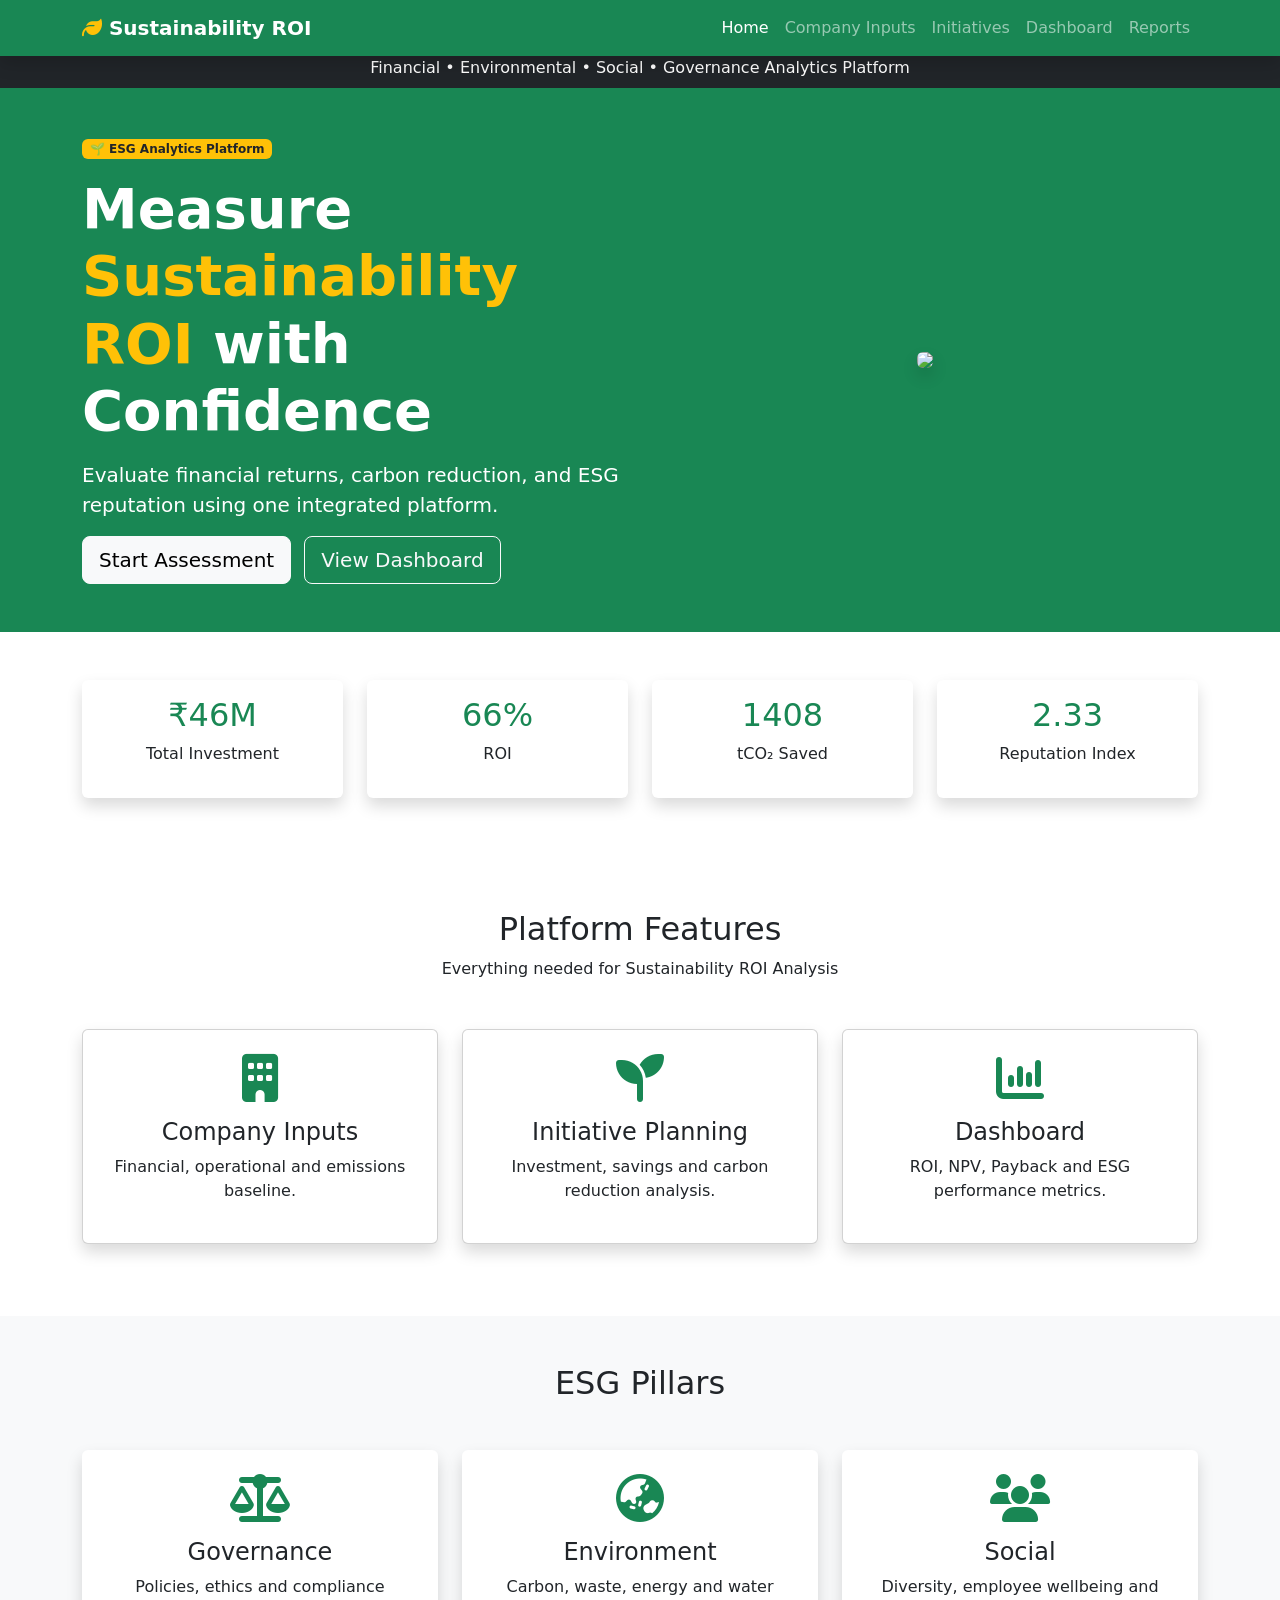
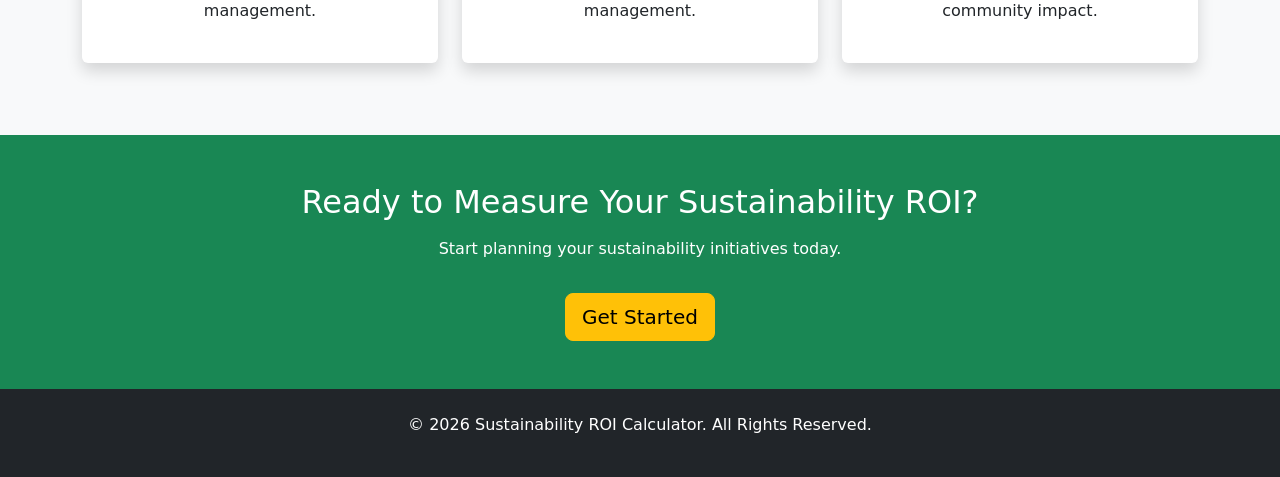
==== commit b3877c26: "Refactor index.html for better structure and styling Updated HTML structure and added Bootstrap and " ====
--- a/index.html
+++ b/index.html
@@ -1,954 +1,272 @@
 <!DOCTYPE html>
 <html lang="en">
-
 <head>
-
     <meta charset="UTF-8">
-
-    <meta name="viewport"
-          content="width=device-width, initial-scale=1.0">
-
+    <meta name="viewport" content="width=device-width, initial-scale=1.0">
     <title>Sustainability ROI Calculator</title>
 
     <!-- Bootstrap -->
-
-    <link href="https://cdn.jsdelivr.net/npm/bootstrap@5.3.3/dist/css/bootstrap.min.css"
-          rel="stylesheet">
+    <link href="https://cdn.jsdelivr.net/npm/bootstrap@5.3.3/dist/css/bootstrap.min.css" rel="stylesheet">
 
     <!-- Font Awesome -->
-
     <link rel="stylesheet"
           href="https://cdnjs.cloudflare.com/ajax/libs/font-awesome/6.5.2/css/all.min.css">
 
-    <link rel="stylesheet"
-          href="style.css">
-
+    <!-- Custom CSS -->
+    <link rel="stylesheet" href="css/style.css">
+
+    <!-- Chart.js -->
+    <script src="https://cdn.jsdelivr.net/npm/chart.js"></script>
 </head>
 
 <body>
 
-<!-- ================= NAVBAR ================= -->
-
-<nav class="navbar navbar-expand-lg navbar-dark shadow fixed-top">
-
-<div class="container">
-
-<a class="navbar-brand fw-bold" href="index.html">x
-
-<i class="fa-solid fa-leaf text-warning"></i>
-
-Sustainability ROI
-
-</a>
-
-<button class="navbar-toggler"
-type="button"
-data-bs-toggle="collapse"
-data-bs-target="#menu">
-
-<span class="navbar-toggler-icon"></span>
-
-</button>
-
-<div class="collapse navbar-collapse"
-id="menu">
-
-<ul class="navbar-nav ms-auto">
-
-<li class="nav-item">
-<a class="nav-link active" href="index.html">Home</a>
-</li>
-
-<li class="nav-item">
-<a class="nav-link" href="company-inputs.html">Company Inputs</a>
-</li>
-
-<li class="nav-item">
-<a class="nav-link" href="initiative-planning.html">Initiatives</a>
-</li>
-
-<li class="nav-item">
-<a class="nav-link" href="dashboard.html">Dashboard</a>
-</li>
-
-<li class="nav-item">
-<a class="nav-link" href="reputation.html">Reputation</a>
-</li>
-
-</ul>
+<!-- NAVBAR -->
+<nav class="navbar navbar-expand-lg navbar-dark bg-success shadow fixed-top">
+    <div class="container">
+
+        <a class="navbar-brand fw-bold" href="index.html">
+            <i class="fa-solid fa-leaf text-warning"></i>
+            Sustainability ROI
+        </a>
+
+        <button class="navbar-toggler"
+                type="button"
+                data-bs-toggle="collapse"
+                data-bs-target="#menu">
+            <span class="navbar-toggler-icon"></span>
+        </button>
+
+        <div class="collapse navbar-collapse" id="menu">
+            <ul class="navbar-nav ms-auto">
+                <li class="nav-item">
+                    <a class="nav-link active" href="index.html">Home</a>
+                </li>
+
+                <li class="nav-item">
+                    <a class="nav-link" href="company-inputs.html">
+                        Company Inputs
+                    </a>
+                </li>
+
+                <li class="nav-item">
+                    <a class="nav-link" href="initiative-planning.html">
+                        Initiatives
+                    </a>
+                </li>
+
+                <li class="nav-item">
+                    <a class="nav-link" href="dashboard.html">
+                        Dashboard
+                    </a>
+                </li>
+
+                <li class="nav-item">
+                    <a class="nav-link" href="reports.html">
+                        Reports
+                    </a>
+                </li>
+            </ul>
+        </div>
+    </div>
+</nav>
+
+<!-- TOP STRIP -->
+<div class="bg-dark text-white py-2 mt-5 text-center">
+    Financial • Environmental • Social • Governance Analytics Platform
 </div>
 
-</div>
-
-</nav>
-
-<!-- Top Banner -->
-
-<div class="bg-success text-white py-2 shadow-sm">
-
-<div class="container text-center">
-
-<i class="fa-solid fa-chart-line"></i>
-
-Financial • Environmental • Social • Governance Analytics Platform
-
-</div>
-
-</div>
-
-<!-- HERO -->
-
-<section class="hero">
-
-<div class="container">
-
-<div class="row align-items-center">
-
-<div class="col-lg-6">
-
-<span class="badge bg-warning text-dark mb-3">
-
-🌱 ESG Analytics Platform
-
-</span>
-
-<h1 class="display-3 fw-bold">
-
-Measure
-
-<span class="text-warning">
-
-Sustainability ROI
-
-</span>
-
-with Confidence
-
-</h1>
-
-<p class="lead mt-3">
-
-Evaluate financial returns, carbon reduction and ESG reputation using a single integrated platform.
-
-</p>
-<p class="lead mt-4">
-
-Analyze investments, calculate ROI, monitor carbon reduction,
-measure reputation benefits, and build a sustainable future.
-
-</p>
-
-<a href="company-inputs.html" class="btn btn-light btn-lg">
-<i class="fa-solid fa-play"></i>
-Start Assessment
-</a>
-
-<a href="dashboard.html" class="btn btn-outline-light btn-lg">
-<i class="fa-solid fa-chart-column"></i>
-View Dashboard
-</a>
-
-</div>
-
-</div>
-
-<div class="col-lg-6 text-center">
-
-<img src="https://images.unsplash.com/photo-1497436072909-60f360e1d4b1?w=900"
-
-class="img-fluid rounded-4 shadow-lg">
-
-</div>
-
-</div>
-
-</div>
-
-</section>
-
-<section class="bg-white shadow-sm py-4">
-
-<div class="container">
-
-<div class="row text-center">
-
-<div class="col-md-3">
-
-<h2 class="text-success">45+</h2>
-
-<p>Sustainability Initiatives</p>
-
-</div>
-
-<div class="col-md-3">
-
-<h2 class="text-success">5</h2>
-
-<p>ESG Pillars</p>
-
-</div>
-
-<div class="col-md-3">
-
-<h2 class="text-success">1408</h2>
-
-<p>tCO₂ Reduction</p>
-
-</div>
-
-<div class="col-md-3">
-
-<h2 class="text-success">₹11.2M</h2>
-
-<p>Annual Benefit</p>
-
-</div>
-
-</div>
-
-</div>
-
-</section>
-
-<!-- ================= KPI ================= -->
-
-<section class="container mt-5">
-
-<div class="card shadow-lg border-0 rounded-4 p-4">
-
-<div class="row text-center">
-
-<div class="col-md-3 border-end">
-
-<h2 class="text-success">₹46M</h2>
-
-<p>Total Investment</p>
-
-</div>
-
-<div class="col-md-3 border-end">
-
-<h2 class="text-success">66%</h2>
-
-<p>ROI</p>
-
-</div>
-
-<div class="col-md-3 border-end">
-
-<h2 class="text-success">1408</h2>
-
-<p>tCO₂ Saved</p>
-
-</div>
-
-<div class="col-md-3">
-
-<h2 class="text-success">2.33</h2>
-
-<p>Reputation Index</p>
-
-</div>
-
-</div>
-
-</div>
-
-</section>
-
-<!-- ================= FEATURES ================= -->
-
+<!-- HERO SECTION -->
+<section class="bg-success text-white py-5">
+    <div class="container">
+        <div class="row align-items-center">
+
+            <div class="col-lg-6">
+                <span class="badge bg-warning text-dark mb-3">
+                    🌱 ESG Analytics Platform
+                </span>
+
+                <h1 class="display-4 fw-bold">
+                    Measure
+                    <span class="text-warning">
+                        Sustainability ROI
+                    </span>
+                    with Confidence
+                </h1>
+
+                <p class="lead mt-3">
+                    Evaluate financial returns, carbon reduction,
+                    and ESG reputation using one integrated platform.
+                </p>
+
+                <a href="company-inputs.html"
+                   class="btn btn-light btn-lg me-2">
+                    Start Assessment
+                </a>
+
+                <a href="dashboard.html"
+                   class="btn btn-outline-light btn-lg">
+                    View Dashboard
+                </a>
+            </div>
+
+            <div class="col-lg-6 text-center mt-4 mt-lg-0">
+                <img src="https://images.unsplash.com/photo-1497436072909-60f360e1d4b1?w=900"
+                     class="img-fluid rounded shadow">
+            </div>
+
+        </div>
+    </div>
+</section>
+
+<!-- KPI CARDS -->
 <section class="container py-5">
-
-<div class="text-center mb-5">
-
-<h2>
-
-Platform Features
-
-</h2>
-
-<p>
-
-Everything needed for Sustainability ROI Analysis
-
-</p>
-
-</div>
-
-<div class="row g-4">
-
-<div class="col-lg-4">
-
-<div class="feature-card">
-
-<i class="fa-solid fa-building"></i>
-
-<h4>
-
-Company Inputs
-
-</h4>
-
-<p>
-
-Financial,
-Operational,
-Emission Baseline
-
-</p>
-
-</div>
-
-</div>
-
-<div class="col-lg-4">
-
-<div class="feature-card">
-
-<i class="fa-solid fa-seedling"></i>
-
-<h4>
-
-Initiative Planning
-
-</h4>
-
-<p>
-
-Investment,
-Savings,
-Carbon Reduction
-
-</p>
-
-</div>
-
-</div>
-
-<div class="col-lg-4">
-
-<div class="feature-card">
-
-<i class="fa-solid fa-chart-column"></i>
-
-<h4>
-
-Interactive Dashboard
-
-</h4>
-
-<p>
-
-ROI,
-NPV,
-Payback,
-Carbon Value
-
-</p>
-
-</div>
-
-</div>
-
-</div>
-
-</section>
-
-
-<!-- ================= WHY SUSTAINABILITY ROI ================= -->
-
-<section class="py-5" id="why-roi">
-
-<div class="container">
-
-<div class="text-center mb-5">
-
-<h2 class="fw-bold">Why Sustainability ROI?</h2>
-
-<p class="text-muted">
-
-Make informed sustainability decisions with data-driven insights.
-
-</p>
-
-</div>
-
-<div class="row g-4">
-
-<div class="col-lg-3 col-md-6">
-
-<div class="why-card">
-
-<i class="fa-solid fa-chart-line"></i>
-
-<h4>Financial Analysis</h4>
-
-<p>
-
-Evaluate investment costs, annual savings, revenue growth,
-and payback period.
-
-</p>
-
-</div>
-
-</div>
-
-<div class="col-lg-3 col-md-6">
-
-<div class="why-card">
-
-<i class="fa-solid fa-leaf"></i>
-
-<h4>Carbon Reduction</h4>
-
-<p>
-
-Track Scope 1, Scope 2 and Scope 3 emissions while
-monitoring reduction targets.
-
-</p>
-
-</div>
-
-</div>
-
-<div class="col-lg-3 col-md-6">
-
-<div class="why-card">
-
-<i class="fa-solid fa-medal"></i>
-
-<h4>Reputation Impact</h4>
-
-<p>
-
-Measure improvements in stakeholder trust,
-brand value and ESG reputation.
-
-</p>
-
-</div>
-
-</div>
-
-<div class="col-lg-3 col-md-6">
-
-<div class="why-card">
-
-<i class="fa-solid fa-shield-halved"></i>
-
-<h4>ESG Compliance</h4>
-
-<p>
-
-Support BRSR, CDP, GRI, ISSB and EcoVadis
-reporting requirements.
-
-</p>
-
-</div>
-
-</div>
-
-</div>
-
-</div>
-
-</section>
-
-<!-- ================= ESG PILLARS ================= -->
-
-<section class="py-5 bg-light">
-
-<div class="container">
-
-<div class="text-center mb-5">
-
-<h2>ESG Focus Areas</h2>
-
-<p>Key sustainability pillars considered in the ROI assessment.</p>
-
-</div>
-
-<div class="row g-4">
-
-<div class="col-md-4">
-<div class="pillar-card">
-<i class="fa-solid fa-scale-balanced"></i>
-<h4>Governance</h4>
-<p>Policies, ethics, compliance and risk management.</p>
-</div>
-</div>
-
-<div class="col-md-4">
-<div class="pillar-card">
-<i class="fa-solid fa-earth-asia"></i>
-<h4>Environment</h4>
-<p>Climate, water, waste and carbon reduction initiatives.</p>
-</div>
-</div>
-
-<div class="col-md-4">
-<div class="pillar-card">
-<i class="fa-solid fa-users"></i>
-<h4>Social</h4>
-<p>Employee wellbeing, DEI and community engagement.</p>
-</div>
-</div>
-
-</div>
-
-</div>
-
-</section>
-
-<!-- ================= GOALS ================= -->
-
+    <div class="row text-center">
+
+        <div class="col-md-3 mb-3">
+            <div class="card shadow border-0">
+                <div class="card-body">
+                    <h2 class="text-success">₹46M</h2>
+                    <p>Total Investment</p>
+                </div>
+            </div>
+        </div>
+
+        <div class="col-md-3 mb-3">
+            <div class="card shadow border-0">
+                <div class="card-body">
+                    <h2 class="text-success">66%</h2>
+                    <p>ROI</p>
+                </div>
+            </div>
+        </div>
+
+        <div class="col-md-3 mb-3">
+            <div class="card shadow border-0">
+                <div class="card-body">
+                    <h2 class="text-success">1408</h2>
+                    <p>tCO₂ Saved</p>
+                </div>
+            </div>
+        </div>
+
+        <div class="col-md-3 mb-3">
+            <div class="card shadow border-0">
+                <div class="card-body">
+                    <h2 class="text-success">2.33</h2>
+                    <p>Reputation Index</p>
+                </div>
+            </div>
+        </div>
+
+    </div>
+</section>
+
+<!-- FEATURES -->
 <section class="container py-5">
-
-<div class="text-center mb-5">
-
-<h2>Sustainability Goals</h2>
-
-<p>Track progress against major ESG objectives.</p>
-
-</div>
-
-<div class="mb-4">
-
-<label class="fw-bold">Carbon Reduction</label>
-
-<div class="progress">
-
-<div class="progress-bar bg-success"
-style="width:70%">
-
-70%
-
-</div>
-
-</div>
-
-</div>
-
-<div class="mb-4">
-
-<label class="fw-bold">Water Conservation</label>
-
-<div class="progress">
-
-<div class="progress-bar bg-info"
-style="width:55%">
-
-55%
-
-</div>
-
-</div>
-
-</div>
-
-<div class="mb-4">
-
-<label class="fw-bold">Waste Recycling</label>
-
-<div class="progress">
-
-<div class="progress-bar bg-warning"
-style="width:82%">
-
-82%
-
-</div>
-
-</div>
-
-</div>
-
-</section>
-
-
-<!-- ================= FEATURED INITIATIVES ================= -->
-
-<section class="container py-5 mt-5">
-
-<div class="text-center mb-5">
-
-<p class="text-success fw-bold text-uppercase">
-What We Offer
-</p>
-
-<h2 class="display-5 fw-bold">
-Platform Features
-</h2>
-
-<p class="text-muted">
-Everything needed for Sustainability ROI Analysis
-</p>
-
-</div>
-
-
-<!-- ================= HOW IT WORKS ================= -->
-
-<section class="py-5" id="workflow">
-
-<div class="container">
-
-<div class="text-center mb-5">
-
-<h2 class="fw-bold">How It Works</h2>
-
-<p class="text-muted">
-
-Complete your Sustainability ROI assessment in four simple steps.
-
-</p>
-
-</div>
-
-<div class="row text-center">
-
-<div class="col-lg-3 col-md-6">
-
-<div class="step-card">
-
-<div class="step-number">
-
-1
-
-</div>
-
-<i class="fa-solid fa-building"></i>
-
-<h4>Company Inputs</h4>
-
-<p>
-
-Enter financial, operational and emissions baseline data.
-
-</p>
-
-</div>
-
-</div>
-
-<div class="col-lg-3 col-md-6">
-
-<div class="step-card">
-
-<div class="step-number">
-
-2
-
-</div>
-
-<i class="fa-solid fa-seedling"></i>
-
-<h4>Select Initiatives</h4>
-
-<p>
-
-Choose sustainability initiatives relevant to your organization.
-
-</p>
-
-</div>
-
-</div>
-
-<div class="col-lg-3 col-md-6">
-
-<div class="step-card">
-
-<div class="step-number">
-
-3
-
-</div>
-
-<i class="fa-solid fa-calculator"></i>
-
-<h4>Calculate ROI</h4>
-
-<p>
-
-Evaluate financial, carbon and reputation benefits.
-
-</p>
-
-</div>
-
-</div>
-
-<div class="col-lg-3 col-md-6">
-
-<div class="step-card">
-
-<div class="step-number">
-
-4
-
-</div>
-
-<i class="fa-solid fa-chart-column"></i>
-
-<h4>Generate Reports</h4>
-
-<p>
-
-Visualize results and download sustainability reports.
-
-</p>
-
-</div>
-
-</div>
-
-</div>
-
-</div>
-
-</section>
-
-<!-- ================= ABOUT ================= -->
-
-<section class="about-section">
-
-<div class="container">
-
-<div class="row align-items-center">
-
-<div class="col-lg-6">
-
-<h2>Why Sustainability ROI?</h2>
-
-<p>
-
-The Sustainability ROI Calculator helps organizations
-evaluate sustainability investments by combining
-financial performance, environmental benefits,
-and reputation value into one platform.
-
-</p>
-
-<ul class="list-group list-group-flush">
-
-<li class="list-group-item">✔ Financial ROI Calculation</li>
-
-<li class="list-group-item">✔ Carbon Reduction Tracking</li>
-
-<li class="list-group-item">✔ Reputation Benefit Analysis</li>
-
-<li class="list-group-item">✔ ESG Initiative Planning</li>
-
-</ul>
-
-</div>
-
-<div class="col-lg-6 text-center">
-
-<i class="fa-solid fa-chart-pie display-1 text-success"></i>
-
-</div>
-
-</div>
-
-</div>
-
-</section>
-
-<!-- ================= TESTIMONIAL ================= -->
-
-<section class="container py-5">
-
-<div class="text-center mb-5">
-
-<h2>Platform Benefits</h2>
-
-</div>
-
-<div class="row">
-
-<div class="col-md-4">
-
-<div class="testimonial">
-
-<i class="fa-solid fa-building"></i>
-
-<h5>Business</h5>
-
-<p>
-
-Evaluate sustainability investment decisions confidently.
-
-</p>
-
-</div>
-
-</div>
-
-<div class="col-md-4">
-
-<div class="testimonial">
-
-<i class="fa-solid fa-globe"></i>
-
-<h5>Environment</h5>
-
-<p>
-
-Measure environmental impact using carbon and resource metrics.
-
-</p>
-
-</div>
-
-</div>
-
-<div class="col-md-4">
-
-<div class="testimonial">
-
-<i class="fa-solid fa-chart-line"></i>
-
-<h5>Growth</h5>
-
-<p>
-
-Improve business reputation and long-term profitability.
-
-</p>
-
-</div>
-
-</div>
-
-</div>
-
-</section>
-
-<!-- ================= CALL TO ACTION ================= -->
-
-<section class="cta">
-
-<div class="container text-center">
-
-<h2>
-
-Ready to Measure Your Sustainability ROI?
-
-</h2>
-
-<p class="mt-3">
-
-Start planning your sustainability initiatives today.
-
-</p>
-
-<button class="btn btn-warning btn-lg mt-3"
-onclick="startProject()">
-
-Get Started
-
-</button>
-
-</div>
-
-</section>
-
-<!-- ================= FOOTER ================= -->
-
-<footer>
-
-<div class="container">
-
-<div class="row">
-
-<div class="col-md-6">
-
-<h4>
-
-<i class="fa-solid fa-leaf"></i>
-
-Sustainability ROI
-
-</h4>
-
-<p>
-
-Financial • Environmental • Reputation Analysis
-
-</p>
-
-</div>
-
-<div class="col-md-3">
-
-<h5>Quick Links</h5>
-
-<ul class="list-unstyled">
-
-<li>Home</li>
-
-<li>Dashboard</li>
-
-<li>Reports</li>
-
-<li>Company Inputs</li>
-
-</ul>
-
-</div>
-
-<div class="col-md-3">
-
-<h5>Contact</h5>
-
-<p>
-
-Krishna<br>
-
-ESG Analytics Project
-
-</p>
-
-</div>
-
-</div>
-
-<hr>
-
-<p class="text-center">
-
-© 2026 Sustainability ROI Calculator. All Rights Reserved.
-
-</p>
-
-</div>
-
+    <div class="text-center mb-5">
+        <h2>Platform Features</h2>
+        <p>Everything needed for Sustainability ROI Analysis</p>
+    </div>
+
+    <div class="row">
+
+        <div class="col-md-4 mb-4">
+            <div class="card shadow h-100 text-center p-4">
+                <i class="fa-solid fa-building fa-3x text-success mb-3"></i>
+                <h4>Company Inputs</h4>
+                <p>Financial, operational and emissions baseline.</p>
+            </div>
+        </div>
+
+        <div class="col-md-4 mb-4">
+            <div class="card shadow h-100 text-center p-4">
+                <i class="fa-solid fa-seedling fa-3x text-success mb-3"></i>
+                <h4>Initiative Planning</h4>
+                <p>Investment, savings and carbon reduction analysis.</p>
+            </div>
+        </div>
+
+        <div class="col-md-4 mb-4">
+            <div class="card shadow h-100 text-center p-4">
+                <i class="fa-solid fa-chart-column fa-3x text-success mb-3"></i>
+                <h4>Dashboard</h4>
+                <p>ROI, NPV, Payback and ESG performance metrics.</p>
+            </div>
+        </div>
+
+    </div>
+</section>
+
+<!-- ESG PILLARS -->
+<section class="bg-light py-5">
+    <div class="container text-center">
+
+        <h2 class="mb-5">ESG Pillars</h2>
+
+        <div class="row">
+
+            <div class="col-md-4 mb-4">
+                <div class="card p-4 shadow border-0">
+                    <i class="fa-solid fa-scale-balanced fa-3x text-success mb-3"></i>
+                    <h4>Governance</h4>
+                    <p>Policies, ethics and compliance management.</p>
+                </div>
+            </div>
+
+            <div class="col-md-4 mb-4">
+                <div class="card p-4 shadow border-0">
+                    <i class="fa-solid fa-earth-asia fa-3x text-success mb-3"></i>
+                    <h4>Environment</h4>
+                    <p>Carbon, waste, energy and water management.</p>
+                </div>
+            </div>
+
+            <div class="col-md-4 mb-4">
+                <div class="card p-4 shadow border-0">
+                    <i class="fa-solid fa-users fa-3x text-success mb-3"></i>
+                    <h4>Social</h4>
+                    <p>Diversity, employee wellbeing and community impact.</p>
+                </div>
+            </div>
+
+        </div>
+
+    </div>
+</section>
+
+<!-- CTA -->
+<section class="bg-success text-white text-center py-5">
+    <div class="container">
+
+        <h2>
+            Ready to Measure Your Sustainability ROI?
+        </h2>
+
+        <p class="mt-3">
+            Start planning your sustainability initiatives today.
+        </p>
+
+        <a href="company-inputs.html"
+           class="btn btn-warning btn-lg mt-3">
+            Get Started
+        </a>
+
+    </div>
+</section>
+
+<!-- FOOTER -->
+<footer class="bg-dark text-white text-center py-4">
+    <div class="container">
+        <p>
+            © 2026 Sustainability ROI Calculator.
+            All Rights Reserved.
+        </p>
+    </div>
 </footer>
 
-<!-- Bootstrap JS -->
-
 <script src="https://cdn.jsdelivr.net/npm/bootstrap@5.3.3/dist/js/bootstrap.bundle.min.js"></script>
-
-<script src="Script.js"></script>
+<script src="js/app.js"></script>
 
 </body>
-
 </html>
-
-
-<!-- Green strip behind navbar -->
-<div style="
-position:fixed;
-top:0;
-left:0;
-width:100%;
-height:90px;
-background:#198754;
-z-index:9998;
-"></div>
